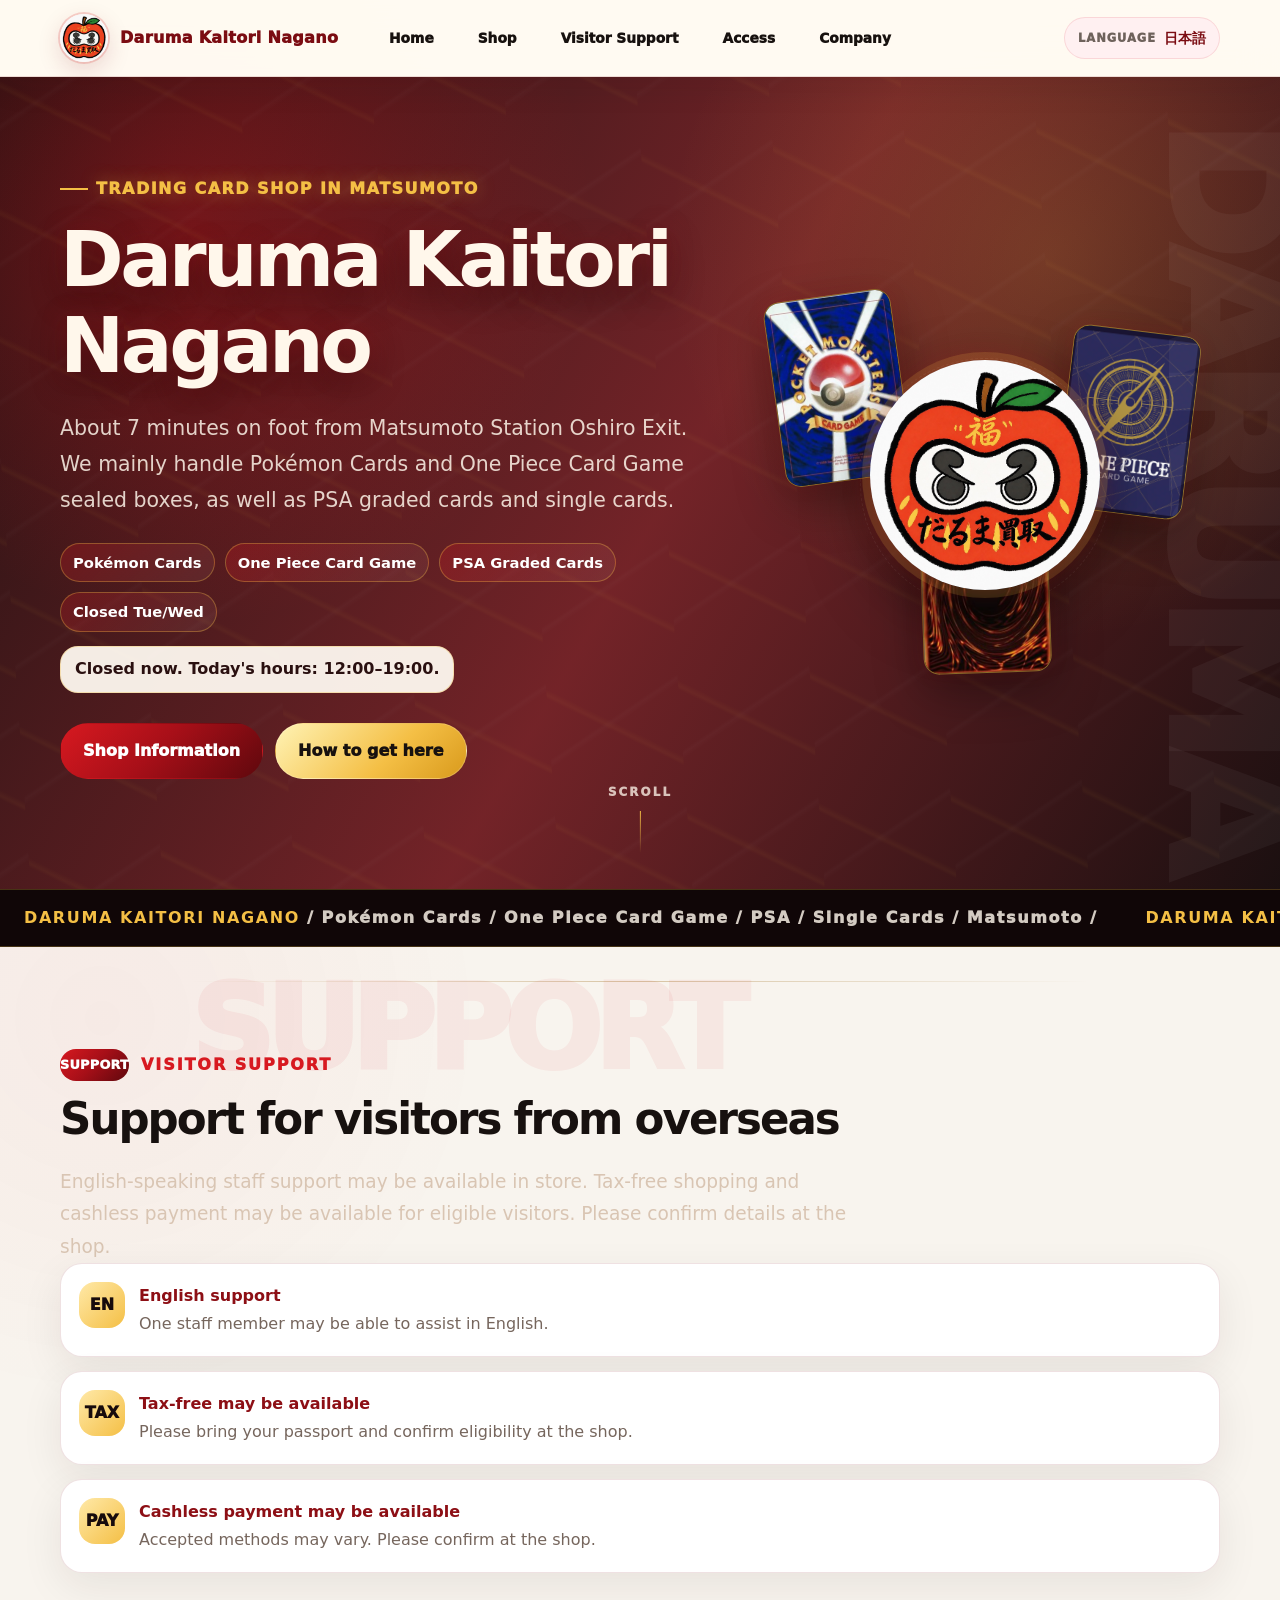
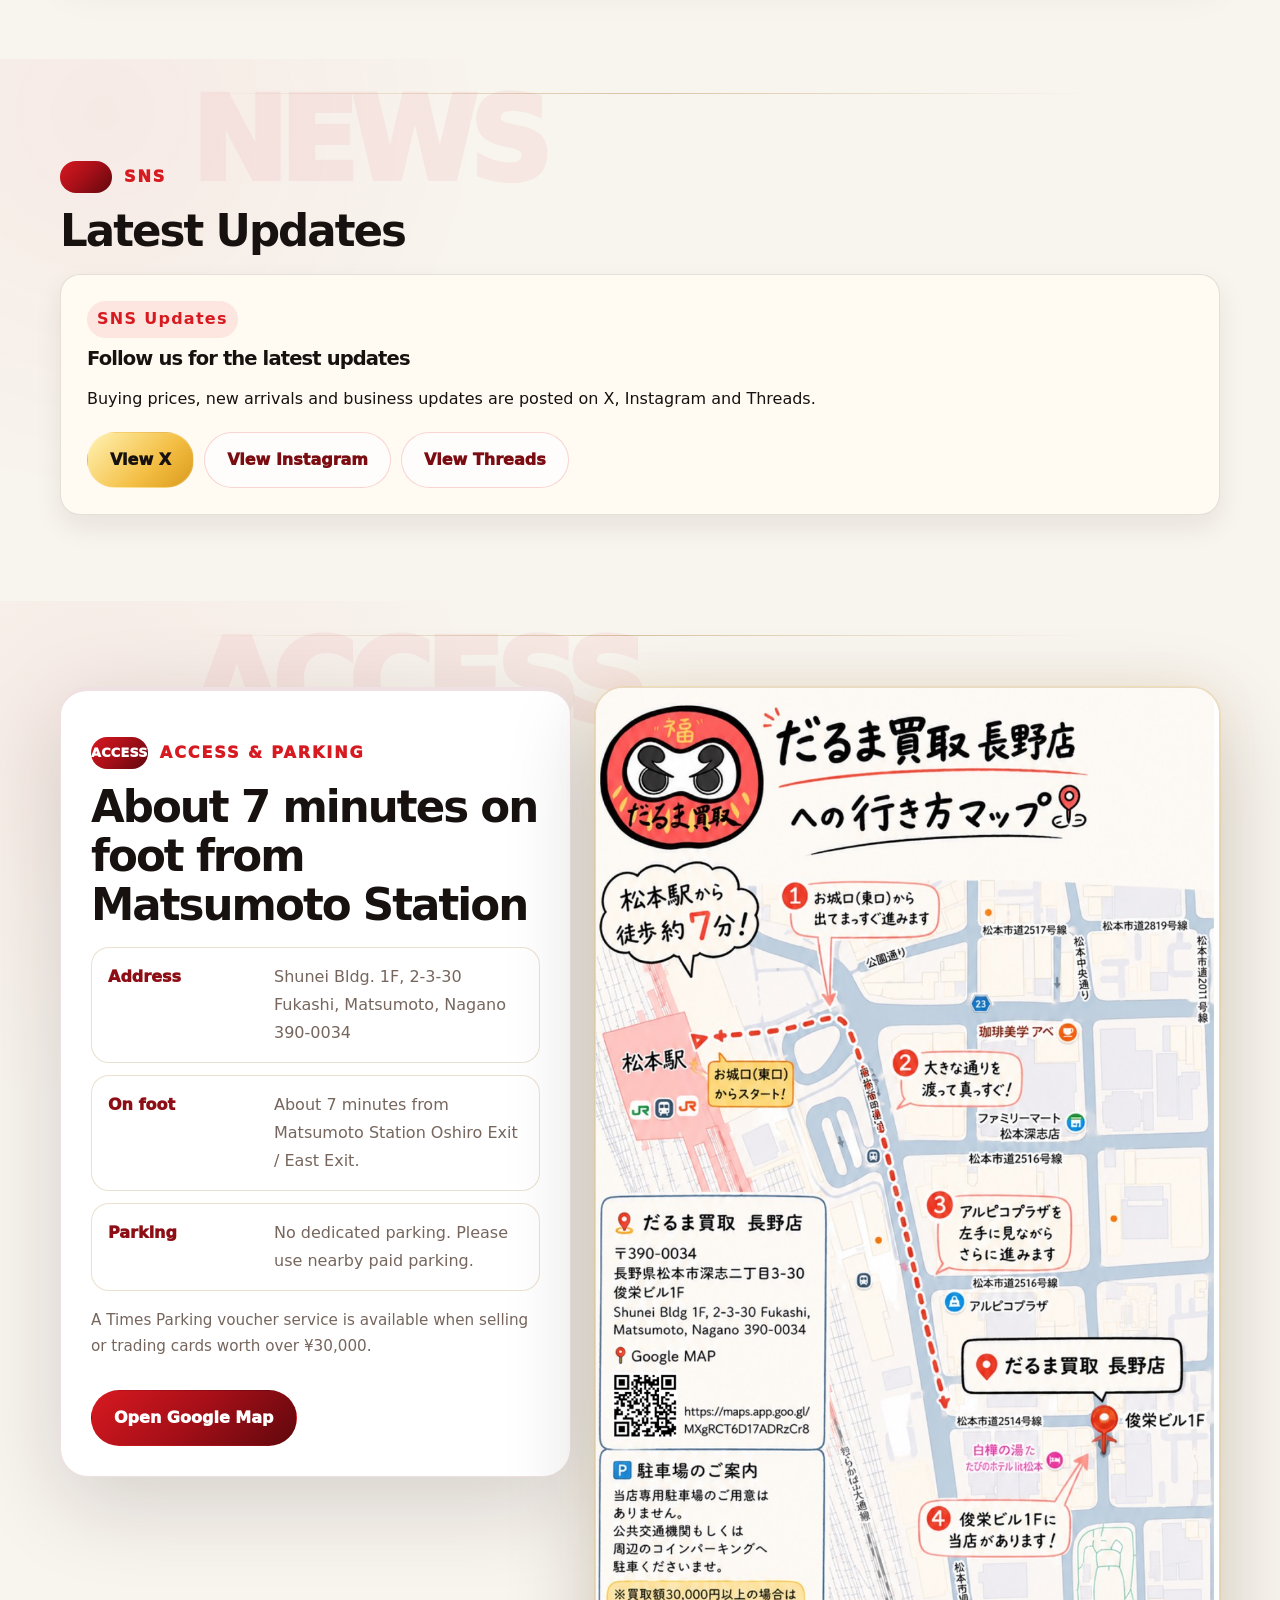
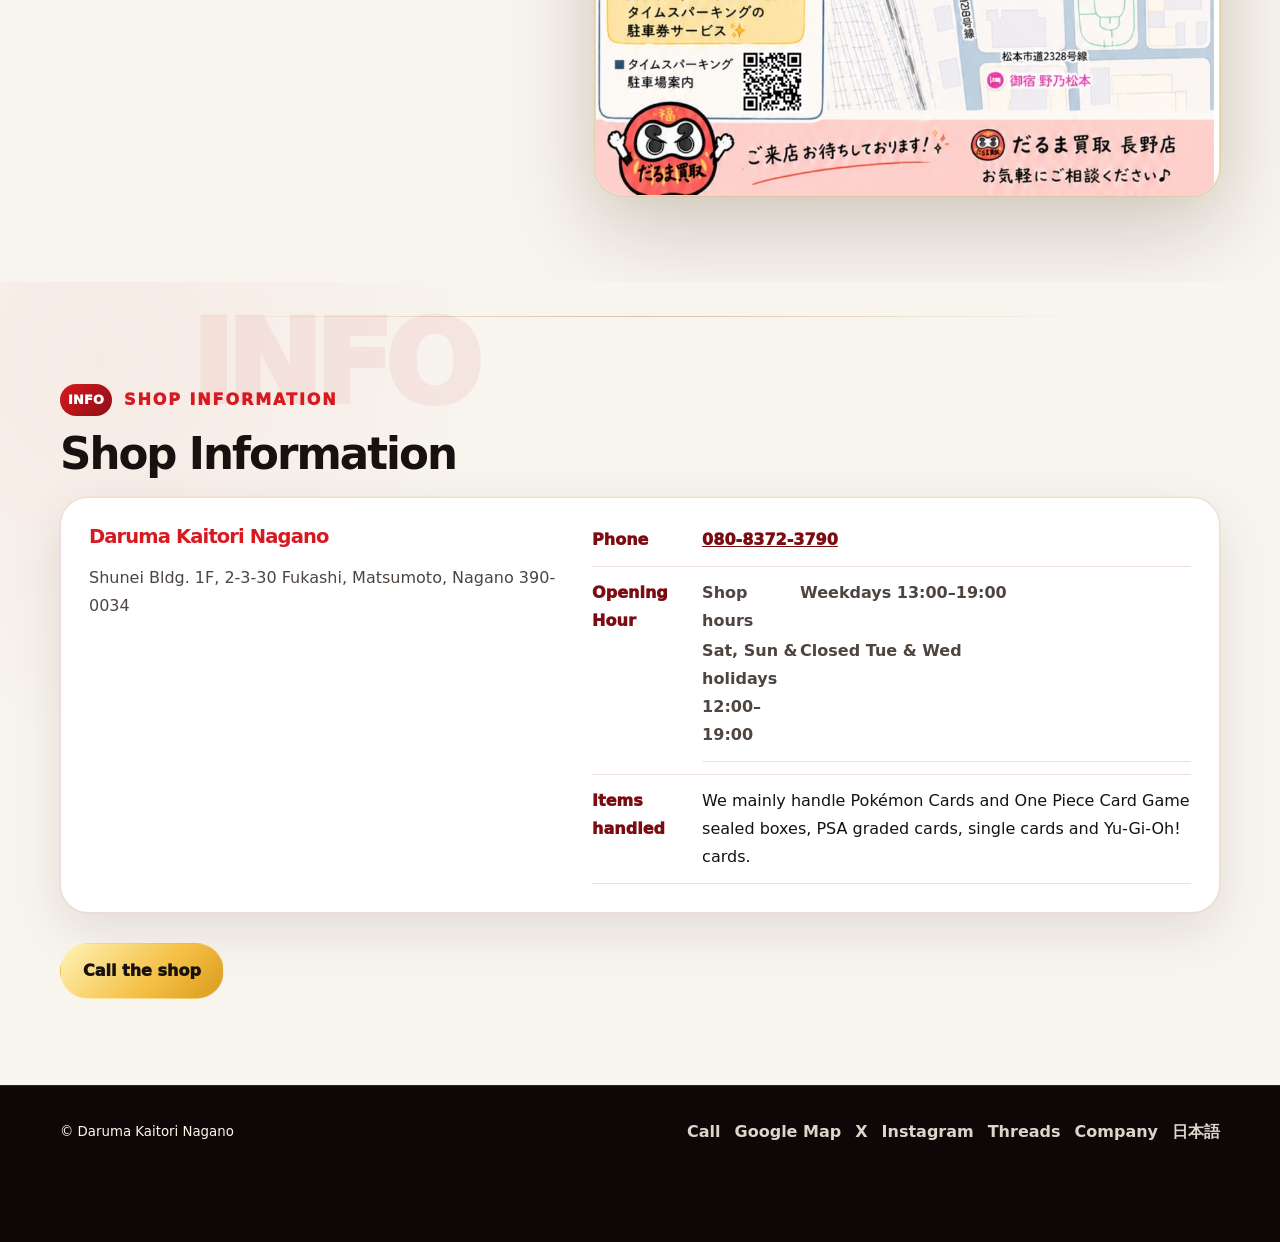
==== en/index.html @ ba9a9404 "Add files via upload" ====
<!DOCTYPE html>
<html lang="en">
<head>
  <meta charset="UTF-8">
  <title>Trading Card Shop in Matsumoto | Daruma Kaitori Nagano</title>
  <meta name="description" content="Daruma Kaitori Nagano is a trading card shop about 7 minutes on foot from Matsumoto Station. We buy and sell Pokémon Cards, One Piece Card Game, PSA graded cards and single cards.">
  <meta name="viewport" content="width=device-width, initial-scale=1.0">
  <meta name="daruma-base-path" content="/daruma-nagano">
  <link rel="canonical" href="https://daruma-nagano.github.io/daruma-nagano/en/">
  <link rel="alternate" hreflang="en" href="https://daruma-nagano.github.io/daruma-nagano/en/">
  <link rel="alternate" hreflang="ja" href="https://daruma-nagano.github.io/daruma-nagano/ja/">
  <link rel="alternate" hreflang="x-default" href="https://daruma-nagano.github.io/daruma-nagano/">
  <meta property="og:title" content="Trading Card Shop in Matsumoto | Daruma Kaitori Nagano">
  <meta property="og:description" content="Trading card buying and selling shop near Matsumoto Station. Pokémon Cards, One Piece Card Game, PSA graded cards and single cards.">
  <meta property="og:image" content="https://daruma-nagano.github.io/daruma-nagano/assets/img/shop-banner.png">
  <meta property="og:type" content="website">
  <meta name="twitter:card" content="summary_large_image">
  <link rel="stylesheet" href="../assets/css/style.css">
  <script type="application/ld+json">{"@context":"https://schema.org","@type":"Store","name":"Daruma Kaitori Nagano","image":"https://daruma-nagano.github.io/daruma-nagano/assets/img/shop-banner.png","url":"https://daruma-nagano.github.io/daruma-nagano/en/","telephone":"+81-80-8372-3790","address":{"@type":"PostalAddress","postalCode":"390-0034","addressCountry":"JP","addressRegion":"Nagano","addressLocality":"Matsumoto","streetAddress":"Shunei Bldg. 1F, 2-3-30 Fukashi"},"geo":{"@type":"GeoCoordinates","address":"Shunei Bldg. 1F, 2-3-30 Fukashi, Matsumoto, Nagano"},"openingHoursSpecification":[{"@type":"OpeningHoursSpecification","dayOfWeek":["Monday","Thursday","Friday"],"opens":"13:00","closes":"19:00"},{"@type":"OpeningHoursSpecification","dayOfWeek":["Saturday","Sunday"],"opens":"12:00","closes":"19:00"}],"sameAs":["https://x.com/kaitorinagano","https://www.instagram.com/darumakaitori.nagano","https://www.threads.com/@darumakaitori.nagano"],"legalName":"Nexus Trading Co., Ltd.","taxID":"T6100003008033","identifier":"No. 481322500084"}</script>
  <script type="application/ld+json">{"@context":"https://schema.org","@type":"BreadcrumbList","itemListElement":[{"@type":"ListItem","position":1,"name":"Home","item":"https://daruma-nagano.github.io/daruma-nagano/en/"}]}</script>
</head>
<body class="flow-page motion-page">
  <div class="scroll-progress" data-scroll-progress></div>
  <a class="skip-link" href="#main">Skip to main content</a>
  <header class="site-header fixed-brand-header">
    <div class="container header-shell">
      <div class="header-left">
        <a class="brand" href="/daruma-nagano/en/"><img src="../assets/img/daruma-logo.jpg" alt="Daruma Kaitori Nagano logo"><span>Daruma Kaitori Nagano</span></a>
      </div>
      <input class="menu-toggle" type="checkbox" id="menu-toggle-en" aria-label="Menu">
      <label class="menu-button" for="menu-toggle-en"><span></span><span></span><span></span></label>
      <nav class="header-center" aria-label="Primary navigation">
        <a href="/daruma-nagano/en/">Home</a>
        <a href="/daruma-nagano/en/shop/">Shop</a>
        <a href="/daruma-nagano/en/#support">Visitor Support</a>
        <a href="/daruma-nagano/en/#access">Access</a>
        <a href="/daruma-nagano/en/company/">Company</a>
      </nav>
      <nav class="header-right" aria-label="Utility navigation"><div class="language-switch" aria-label="LANGUAGE"><span>LANGUAGE</span><a href="/daruma-nagano/ja/" onclick="setLanguage('ja')">日本語</a></div></nav>
    </div>
  </header>
  <main id="main">
    <section class="hero flow-hero motion-hero" id="top" data-motion-section data-tilt-zone>
      <div class="container hero-grid" data-motion-reveal>
        <div>
          <p class="eyebrow">Trading Card Shop in Matsumoto</p>
          <h1>Daruma Kaitori Nagano</h1>
          <p class="lead">About 7 minutes on foot from Matsumoto Station Oshiro Exit. We mainly handle Pokémon Cards and One Piece Card Game sealed boxes, as well as PSA graded cards and single cards.</p>
          <div class="hero-badges"><span class="badge">Pokémon Cards</span><span class="badge">One Piece Card Game</span><span class="badge">PSA Graded Cards</span><span class="badge">Closed Tue/Wed</span></div>
          <div class="opening-status" data-opening-status aria-live="polite"></div>
          <div class="cta-row"><a class="btn primary" href="/daruma-nagano/en/shop/">Shop Information</a><a class="btn secondary" href="#access">How to get here</a></div>
        </div>
        <div class="hero-visual" aria-hidden="true">
          <div class="orbit" data-parallax="0.02"></div>
          <div class="float-card image-card pokemon-card"><img src="../assets/img/card-pokemon.png" alt=""><strong>Pokémon</strong><span>BOX / Single</span></div>
          <div class="float-card image-card onepiece-card"><img src="../assets/img/card-onepiece.png" alt=""><strong>One Piece</strong><span>BOX / Single</span></div>
          <div class="float-card image-card yugioh-card"><img src="../assets/img/card-yugioh.png" alt=""><strong>Yu-Gi-Oh!</strong><span>Trading Card</span></div>
          <img class="daruma-emblem" data-parallax="0.04" src="../assets/img/daruma-logo.jpg" alt="">
        </div>
      </div>
      <div class="motion-side-word" data-parallax="0.05">DARUMA</div><div class="motion-scroll-cue">SCROLL</div>
    </section>
    <div class="motion-marquee" aria-hidden="true"><div class="motion-marquee-track"><span><b>DARUMA KAITORI NAGANO</b> / Pokémon Cards / One Piece Card Game / PSA / Single Cards / Matsumoto /</span><span><b>DARUMA KAITORI NAGANO</b> / Pokémon Cards / One Piece Card Game / PSA / Single Cards / Matsumoto /</span></div></div>
    <section class="section motion-section" id="support" data-motion-section data-ghost="SUPPORT">
      <div class="container" data-motion-reveal>
        <p class="motion-label" data-motion-no="SUPPORT">Visitor Support</p>
        <h2>Support for visitors from overseas</h2>
        <p class="lead">English-speaking staff support may be available in store. Tax-free shopping and cashless payment may be available for eligible visitors. Please confirm details at the shop.</p>
        <div class="hours-side"><div class="mini-guide"><div class="mini-icon">EN</div><div><strong>English support</strong><span>One staff member may be able to assist in English.</span></div></div><div class="mini-guide"><div class="mini-icon">TAX</div><div><strong>Tax-free may be available</strong><span>Please bring your passport and confirm eligibility at the shop.</span></div></div><div class="mini-guide"><div class="mini-icon">PAY</div><div><strong>Cashless payment may be available</strong><span>Accepted methods may vary. Please confirm at the shop.</span></div></div></div>
      </div>
    </section>
    <section class="section motion-section" id="news" data-motion-section data-ghost="NEWS">
      <div class="container">
        <p class="motion-label">SNS</p>
        <h2>Latest Updates</h2>
        <div data-x-feed></div>
      </div>
    </section>
    <section class="section soft motion-section" id="access" data-motion-section data-ghost="ACCESS">
      <div class="container access-layout" data-motion-reveal>
        <div class="panel"><p class="motion-label" data-motion-no="ACCESS">Access & Parking</p><h2>About 7 minutes on foot from Matsumoto Station</h2><dl class="info-list"><div><dt>Address</dt><dd>Shunei Bldg. 1F, 2-3-30 Fukashi, Matsumoto, Nagano 390-0034</dd></div><div><dt>On foot</dt><dd>About 7 minutes from Matsumoto Station Oshiro Exit / East Exit.</dd></div><div><dt>Parking</dt><dd>No dedicated parking. Please use nearby paid parking.</dd></div></dl><p class="note">A Times Parking voucher service is available when selling or trading cards worth over ¥30,000.</p><div class="cta-row"><a class="btn primary" href="https://maps.app.goo.gl/VJ9paWerdHDKHwG36" target="_blank" rel="noopener">Open Google Map</a></div></div>
        <img class="map-img" src="../assets/img/access-map.jpg" alt="Walking route from Matsumoto Station to Daruma Kaitori Nagano">
      </div>
    </section>
    <section class="section soft motion-section info-light-section" id="info" data-motion-section data-ghost="INFO">
      <div class="container" data-motion-reveal>
        <p class="motion-label" data-motion-no="INFO">Shop Information</p><h2>Shop Information</h2>
        <div class="shop-info-summary"><div><h3>Daruma Kaitori Nagano</h3><p>Shunei Bldg. 1F, 2-3-30 Fukashi, Matsumoto, Nagano 390-0034</p></div><dl><div><dt>Phone</dt><dd><a href="tel:08083723790">080-8372-3790</a></dd></div><div class="opening-hour-row">
              <dt>Opening Hour</dt>
              <dd>
                <div class="en-hours-list">
                  <p><strong>Shop hours</strong></p>
                  <p>Weekdays 13:00–19:00</p>
                  <p>Sat, Sun &amp; holidays 12:00–19:00</p>
                  <p>Closed Tue &amp; Wed</p>
                </div>
              </dd>
            </div><div><dt>Items handled</dt><dd>We mainly handle Pokémon Cards and One Piece Card Game sealed boxes, PSA graded cards, single cards and Yu-Gi-Oh! cards.</dd></div></dl></div>
        <div class="cta-row"><a class="btn secondary" href="tel:08083723790">Call the shop</a></div>
      </div>
    </section>
  </main>
  <nav class="mobile-cta" aria-label="Mobile fixed navigation"><a href="tel:08083723790">Call</a><a href="https://maps.app.goo.gl/VJ9paWerdHDKHwG36" target="_blank" rel="noopener">Map</a><a class="x-mobile" href="https://x.com/kaitorinagano" target="_blank" rel="noopener">X</a></nav>
  <footer class="site-footer"><div class="container footer-grid footer-actions"><small>&copy; Daruma Kaitori Nagano</small><nav aria-label="Footer links"><a href="tel:08083723790">Call</a><a href="https://maps.app.goo.gl/VJ9paWerdHDKHwG36" target="_blank" rel="noopener">Google Map</a><a href="https://x.com/kaitorinagano" target="_blank" rel="noopener">X</a><a href="https://www.instagram.com/darumakaitori.nagano" target="_blank" rel="noopener">Instagram</a><a href="https://www.threads.com/@darumakaitori.nagano" target="_blank" rel="noopener">Threads</a><a href="/daruma-nagano/en/company/">Company</a><a href="/daruma-nagano/ja/" onclick="setLanguage('ja')">日本語</a></nav></div></footer>
  <button class="page-top-motion" type="button" data-page-top aria-label="Page top">↑</button>
  <script src="../assets/js/opening-status.js"></script>
  <script src="../assets/js/analytics-events.js"></script>
  <script src="../assets/js/x-feed.js"></script>
  <script src="../assets/js/homage-motion.js"></script>
  <script src="../assets/js/lang.js"></script>
</body>
</html>
---- assets/css/style.css ----
/* ============================================================
   Daruma Kaitori Nagano Premium Static SEO Site
   ============================================================ */

:root {
  --bg: #0f0b09;
  --bg-2: #1c1110;
  --paper: #fff7eb;
  --paper-2: #ffedd6;
  --surface: rgba(255, 247, 235, 0.94);
  --text: #211814;
  --text-invert: #fff7eb;
  --muted: #76665d;
  --muted-invert: #d9c5b3;
  --brand: #d71920;
  --brand-2: #8b1116;
  --gold: #f4bf45;
  --gold-2: #9b6b19;
  --black: #100b0a;
  --border: rgba(244, 191, 69, 0.28);
  --border-light: rgba(255, 255, 255, 0.16);
  --shadow: 0 24px 80px rgba(0, 0, 0, 0.24);
  --radius: 28px;
}

* {
  box-sizing: border-box;
}

html {
  scroll-behavior: smooth;
}

body {
  margin: 0;
  color: var(--text);
  background:
    radial-gradient(circle at 12% 6%, rgba(215, 25, 32, 0.28), transparent 24rem),
    radial-gradient(circle at 86% 10%, rgba(244, 191, 69, 0.18), transparent 22rem),
    linear-gradient(180deg, #150d0c 0%, #22110f 34%, #fff7eb 34%, #fff7eb 100%);
  font-family: system-ui, -apple-system, BlinkMacSystemFont, "Segoe UI", sans-serif;
  line-height: 1.75;
}

img {
  max-width: 100%;
  height: auto;
}

a {
  color: inherit;
}

.container {
  width: min(1160px, calc(100% - 32px));
  margin: 0 auto;
}

.skip-link {
  position: absolute;
  left: 12px;
  top: -60px;
  z-index: 999;
  background: #fff;
  color: #000;
  padding: 10px 14px;
  border-radius: 12px;
}

.skip-link:focus {
  top: 12px;
}

.site-header {
  position: sticky;
  top: 0;
  z-index: 100;
  background: rgba(15, 11, 9, 0.86);
  color: var(--text-invert);
  border-bottom: 1px solid var(--border-light);
  backdrop-filter: blur(18px);
}

.header-inner {
  min-height: 74px;
  display: flex;
  align-items: center;
  justify-content: space-between;
  gap: 16px;
}

.brand {
  display: inline-flex;
  align-items: center;
  gap: 12px;
  text-decoration: none;
  font-weight: 950;
  letter-spacing: 0.02em;
}

.brand img {
  width: 48px;
  height: 48px;
  object-fit: contain;
  border-radius: 999px;
  box-shadow: 0 0 0 2px rgba(244, 191, 69, 0.34), 0 10px 30px rgba(0, 0, 0, 0.38);
}

.nav {
  display: flex;
  align-items: center;
  gap: 12px;
  font-size: 0.92rem;
  font-weight: 850;
}

.nav a {
  text-decoration: none;
  color: var(--muted-invert);
}

.nav a:hover {
  color: var(--gold);
}

.nav .pill-link {
  color: var(--black);
  background: linear-gradient(135deg, var(--gold), #ffe7a8);
  padding: 8px 13px;
  border-radius: 999px;
}

.hero {
  position: relative;
  overflow: hidden;
  min-height: 680px;
  display: flex;
  align-items: center;
  color: var(--text-invert);
  isolation: isolate;
}

.hero.compact {
  min-height: 430px;
}

.hero::before {
  content: "";
  position: absolute;
  inset: 0;
  z-index: -3;
  background:
    linear-gradient(120deg, rgba(15, 11, 9, 0.96), rgba(41, 17, 15, 0.88)),
    radial-gradient(circle at 20% 20%, rgba(215, 25, 32, 0.35), transparent 28rem),
    radial-gradient(circle at 82% 34%, rgba(244, 191, 69, 0.24), transparent 24rem);
}

.hero::after {
  content: "";
  position: absolute;
  inset: 0;
  z-index: -2;
  opacity: 0.24;
  background-image:
    linear-gradient(30deg, transparent 0 46%, rgba(244, 191, 69, 0.22) 48%, transparent 51%),
    linear-gradient(150deg, transparent 0 46%, rgba(255, 255, 255, 0.10) 48%, transparent 51%);
  background-size: 120px 120px;
  transform: rotate(-4deg) scale(1.2);
}

.hero-grid {
  position: relative;
  display: grid;
  grid-template-columns: minmax(0, 1.16fr) minmax(320px, 0.84fr);
  gap: 42px;
  align-items: center;
  padding: 84px 0 96px;
}

.hero.compact .hero-grid,
.hero.compact .container {
  padding: 72px 0;
}

.hero-visual {
  position: relative;
  min-height: 430px;
}

.orbit {
  position: absolute;
  inset: 0;
  border-radius: 50%;
  background:
    radial-gradient(circle, rgba(244, 191, 69, 0.20), transparent 58%),
    conic-gradient(from 120deg, transparent, rgba(244, 191, 69, 0.38), transparent, rgba(215, 25, 32, 0.22), transparent);
  filter: blur(0.2px);
  animation: spin 22s linear infinite;
}

.daruma-emblem {
  position: absolute;
  left: 50%;
  top: 48%;
  width: min(260px, 72vw);
  transform: translate(-50%, -50%);
  border-radius: 999px;
  box-shadow:
    0 0 0 8px rgba(244, 191, 69, 0.18),
    0 30px 80px rgba(0, 0, 0, 0.54);
}

.float-card {
  position: absolute;
  width: 150px;
  min-height: 210px;
  padding: 18px;
  border-radius: 22px;
  border: 1px solid rgba(244, 191, 69, 0.42);
  background:
    linear-gradient(135deg, rgba(255, 255, 255, 0.18), transparent),
    linear-gradient(160deg, rgba(215, 25, 32, 0.92), rgba(22, 13, 11, 0.92));
  box-shadow: 0 24px 60px rgba(0, 0, 0, 0.36);
  transform-style: preserve-3d;
  animation: float 5.5s ease-in-out infinite;
}

.float-card strong {
  display: block;
  color: #fff;
  font-size: 1.15rem;
  line-height: 1.2;
}

.float-card span {
  display: block;
  margin-top: 12px;
  color: var(--gold);
  font-weight: 900;
}

.float-card:nth-child(2) {
  left: 0;
  top: 38px;
  transform: rotate(-12deg);
}

.float-card:nth-child(3) {
  right: 0;
  top: 92px;
  transform: rotate(10deg);
  animation-delay: -1.4s;
}

.float-card:nth-child(4) {
  left: 52%;
  bottom: 10px;
  transform: translateX(-50%) rotate(4deg);
  animation-delay: -2.5s;
}

.eyebrow {
  display: inline-flex;
  align-items: center;
  gap: 8px;
  color: var(--gold);
  font-weight: 950;
  letter-spacing: 0.09em;
  text-transform: uppercase;
  margin: 0 0 14px;
}

.eyebrow::before {
  content: "";
  width: 28px;
  height: 2px;
  background: var(--gold);
}

h1,
h2,
h3 {
  line-height: 1.12;
  letter-spacing: -0.045em;
}

h1 {
  margin: 0;
  font-size: clamp(2.6rem, 6vw, 5.7rem);
}

h2 {
  margin: 0 0 18px;
  font-size: clamp(1.7rem, 3.4vw, 3rem);
}

h3 {
  margin: 0 0 10px;
  font-size: 1.22rem;
}

.lead {
  max-width: 780px;
  margin: 22px 0 0;
  color: var(--muted-invert);
  font-size: 1.16rem;
}

.hero .lead {
  font-size: clamp(1.08rem, 2vw, 1.28rem);
}

.hero-badges {
  display: flex;
  flex-wrap: wrap;
  gap: 10px;
  margin-top: 24px;
}

.badge {
  display: inline-flex;
  align-items: center;
  min-height: 34px;
  padding: 6px 12px;
  border-radius: 999px;
  color: #fff;
  background: rgba(255, 255, 255, 0.11);
  border: 1px solid rgba(244, 191, 69, 0.24);
  font-weight: 800;
  font-size: 0.92rem;
}

.cta-row {
  display: flex;
  flex-wrap: wrap;
  gap: 12px;
  margin-top: 30px;
}

.cta-row.center {
  justify-content: center;
}

.btn {
  min-height: 52px;
  display: inline-flex;
  align-items: center;
  justify-content: center;
  gap: 8px;
  padding: 13px 22px;
  border-radius: 999px;
  text-decoration: none;
  font-weight: 950;
  border: 1px solid transparent;
  transition: transform 0.18s ease, box-shadow 0.18s ease, background 0.18s ease;
}

.btn:hover {
  transform: translateY(-2px);
}

.btn.primary {
  color: #160d0c;
  background: linear-gradient(135deg, var(--gold), #fff0a5);
  box-shadow: 0 14px 42px rgba(244, 191, 69, 0.24);
}

.btn.secondary {
  color: #fff;
  background: linear-gradient(135deg, var(--brand), var(--brand-2));
  border-color: rgba(255, 255, 255, 0.18);
  box-shadow: 0 14px 38px rgba(215, 25, 32, 0.22);
}

.btn.ghost {
  color: #fff;
  background: rgba(255, 255, 255, 0.10);
  border-color: rgba(255, 255, 255, 0.22);
}

.section {
  padding: 86px 0;
  background: var(--paper);
}

.section.dark {
  color: var(--text-invert);
  background:
    radial-gradient(circle at 90% 10%, rgba(215, 25, 32, 0.25), transparent 24rem),
    linear-gradient(135deg, #120b0a, #251210);
}

.section.soft {
  background:
    radial-gradient(circle at 12% 16%, rgba(244, 191, 69, 0.18), transparent 22rem),
    var(--paper-2);
}

.section-head {
  max-width: 820px;
  text-align: center;
  margin-bottom: 32px;
}

.section-head p {
  color: var(--muted);
}

.dark .section-head p,
.dark .lead {
  color: var(--muted-invert);
}

.cards {
  display: grid;
  grid-template-columns: repeat(3, 1fr);
  gap: 18px;
}

.tcg-card {
  position: relative;
  overflow: hidden;
  min-height: 250px;
  padding: 24px;
  border-radius: var(--radius);
  color: #fff;
  border: 1px solid rgba(244, 191, 69, 0.35);
  background:
    linear-gradient(135deg, rgba(255, 255, 255, 0.14), transparent 24%),
    linear-gradient(160deg, #2a1512, #070504);
  box-shadow: var(--shadow);
  isolation: isolate;
  transition: transform 0.22s ease, box-shadow 0.22s ease;
}

.tcg-card:hover {
  transform: translateY(-6px) rotate(-0.6deg);
  box-shadow: 0 28px 90px rgba(0, 0, 0, 0.30);
}

.tcg-card::before {
  content: "";
  position: absolute;
  inset: -40%;
  z-index: -1;
  background:
    conic-gradient(from 0deg, transparent, rgba(244, 191, 69, 0.25), transparent, rgba(215, 25, 32, 0.25), transparent);
  animation: spin 12s linear infinite;
}

.tcg-card::after {
  content: "";
  position: absolute;
  inset: 10px;
  border-radius: 22px;
  border: 1px solid rgba(255, 255, 255, 0.16);
  pointer-events: none;
}

.tcg-card .card-kicker {
  color: var(--gold);
  font-weight: 950;
  font-size: 0.85rem;
  letter-spacing: 0.12em;
  text-transform: uppercase;
}

.tcg-card h3 {
  margin-top: 28px;
  font-size: 1.65rem;
}

.tcg-card p {
  color: rgba(255, 247, 235, 0.82);
}

.panel {
  background: var(--surface);
  border: 1px solid rgba(155, 107, 25, 0.22);
  border-radius: var(--radius);
  padding: 30px;
  box-shadow: var(--shadow);
}

.split {
  display: grid;
  grid-template-columns: minmax(0, 1fr) minmax(320px, 0.9fr);
  gap: 36px;
  align-items: center;
}

.rounded-img,
.map-img {
  width: 100%;
  border-radius: var(--radius);
  border: 1px solid rgba(155, 107, 25, 0.24);
  background: #fff;
  box-shadow: var(--shadow);
}

.check-list {
  padding-left: 0;
  list-style: none;
  margin: 18px 0 0;
}

.check-list li {
  position: relative;
  padding-left: 32px;
  margin: 10px 0;
}

.check-list li::before {
  content: "✓";
  position: absolute;
  left: 0;
  top: -1px;
  width: 22px;
  height: 22px;
  display: inline-flex;
  align-items: center;
  justify-content: center;
  color: #150d0c;
  background: var(--gold);
  border-radius: 999px;
  font-weight: 950;
  font-size: 0.82rem;
}

.info-list {
  display: grid;
  gap: 12px;
  margin: 0;
}

.info-list div {
  display: grid;
  grid-template-columns: 150px 1fr;
  gap: 16px;
  padding: 15px 16px;
  background: #fff;
  border: 1px solid rgba(155, 107, 25, 0.20);
  border-radius: 18px;
}

.info-list dt {
  font-weight: 950;
}

.info-list dd {
  margin: 0;
  color: var(--muted);
}

.note {
  color: var(--muted);
  font-size: 0.95rem;
}

.timeline {
  position: relative;
  display: grid;
  gap: 16px;
  margin-top: 26px;
}

.timeline-item {
  display: grid;
  grid-template-columns: 58px 1fr;
  gap: 16px;
  align-items: start;
}

.timeline-num {
  width: 48px;
  height: 48px;
  border-radius: 18px;
  display: inline-flex;
  align-items: center;
  justify-content: center;
  color: #130b0a;
  background: linear-gradient(135deg, var(--gold), #ffedaf);
  font-weight: 950;
  box-shadow: 0 12px 32px rgba(244, 191, 69, 0.26);
}

.timeline-body {
  padding: 18px 20px;
  background: #fff;
  border: 1px solid rgba(155, 107, 25, 0.20);
  border-radius: 22px;
  box-shadow: 0 10px 28px rgba(33, 24, 20, 0.06);
}

.timeline-body strong {
  display: block;
  margin-bottom: 4px;
}

.timeline-body span {
  color: var(--muted);
}

.faq {
  display: grid;
  gap: 12px;
}

.faq details {
  background: #fff;
  border: 1px solid rgba(155, 107, 25, 0.20);
  border-radius: 18px;
  padding: 18px;
}

.faq summary {
  cursor: pointer;
  font-weight: 950;
}

.faq p {
  color: var(--muted);
  margin-bottom: 0;
}

.breadcrumb {
  margin: 18px 0 0;
  font-size: 0.9rem;
  color: var(--muted-invert);
}

.breadcrumb a {
  color: var(--gold);
}

.site-footer {
  color: var(--text-invert);
  background: #0d0807;
  border-top: 1px solid rgba(255, 255, 255, 0.12);
  padding: 32px 0 96px;
}

.footer-grid {
  display: flex;
  justify-content: space-between;
  gap: 16px;
}

.footer-grid a {
  color: var(--gold);
  text-decoration: none;
  font-weight: 850;
}

.mobile-cta {
  position: fixed;
  left: 10px;
  right: 10px;
  bottom: 10px;
  z-index: 150;
  display: none;
  grid-template-columns: repeat(3, 1fr);
  gap: 8px;
  padding: 8px;
  border-radius: 22px;
  background: rgba(15, 11, 9, 0.90);
  border: 1px solid rgba(244, 191, 69, 0.30);
  backdrop-filter: blur(16px);
  box-shadow: 0 22px 70px rgba(0, 0, 0, 0.42);
}

.mobile-cta a {
  min-height: 46px;
  display: inline-flex;
  align-items: center;
  justify-content: center;
  color: #150d0c;
  text-decoration: none;
  font-size: 0.84rem;
  font-weight: 950;
  border-radius: 16px;
  background: linear-gradient(135deg, var(--gold), #fff0a5);
}

.language-select {
  min-height: 100vh;
  display: grid;
  place-content: center;
  text-align: center;
  padding: 32px;
  color: var(--text-invert);
}

.language-select p {
  color: var(--muted-invert);
}

.language-logo {
  width: 140px;
  margin: 0 auto 18px;
  border-radius: 999px;
  box-shadow: 0 24px 70px rgba(0, 0, 0, 0.36);
}

.reveal {
  opacity: 0;
  transform: translateY(16px);
  transition: opacity 0.7s ease, transform 0.7s ease;
}

.reveal.is-visible {
  opacity: 1;
  transform: translateY(0);
}

@keyframes spin {
  to {
    transform: rotate(360deg);
  }
}

@keyframes float {
  0%, 100% {
    translate: 0 0;
  }
  50% {
    translate: 0 -14px;
  }
}

@media (prefers-reduced-motion: reduce) {
  *,
  *::before,
  *::after {
    animation: none !important;
    transition: none !important;
    scroll-behavior: auto !important;
  }
}

@media (max-width: 900px) {
  body {
    background:
      radial-gradient(circle at 18% 5%, rgba(215, 25, 32, 0.28), transparent 18rem),
      linear-gradient(180deg, #150d0c 0%, #22110f 26%, #fff7eb 26%, #fff7eb 100%);
  }

  .header-inner {
    min-height: auto;
    align-items: flex-start;
    flex-direction: column;
    padding: 12px 0;
  }

  .nav {
    flex-wrap: wrap;
  }

  .hero {
    min-height: auto;
  }

  .hero-grid,
  .cards,
  .split {
    grid-template-columns: 1fr;
  }

  .hero-grid {
    padding: 52px 0 64px;
  }

  .hero-visual {
    min-height: 360px;
  }

  .float-card {
    width: 126px;
    min-height: 180px;
  }

  .section {
    padding: 62px 0;
  }

  .info-list div {
    grid-template-columns: 1fr;
    gap: 4px;
  }

  .mobile-cta {
    display: grid;
  }

  .site-footer {
    padding-bottom: 104px;
  }
}

@media (max-width: 560px) {
  .brand span {
    font-size: 0.92rem;
  }

  .nav {
    font-size: 0.84rem;
  }

  .hero-visual {
    display: none;
  }

  .btn {
    width: 100%;
  }

  .cta-row {
    gap: 10px;
  }
}


/* ============================================================
   ULTRA VISUAL MODE
   SEO-safe, static, no external assets
   ============================================================ */

:root {
  --neon-red: #ff1d2d;
  --neon-pink: #ff3bd4;
  --neon-blue: #38d5ff;
  --neon-purple: #8f4dff;
  --rare-green: #39ff88;
}

/* Stronger cinematic background */
body {
  background:
    radial-gradient(circle at 12% 8%, rgba(255, 29, 45, 0.52), transparent 22rem),
    radial-gradient(circle at 88% 8%, rgba(56, 213, 255, 0.32), transparent 24rem),
    radial-gradient(circle at 50% 20%, rgba(255, 59, 212, 0.18), transparent 30rem),
    linear-gradient(180deg, #070405 0%, #1b0709 26%, #fff4e4 26%, #fff4e4 100%);
}

/* Header becomes more cyber-premium */
.site-header {
  background:
    linear-gradient(90deg, rgba(7, 4, 5, 0.94), rgba(40, 6, 11, 0.92), rgba(7, 4, 5, 0.94));
  border-bottom: 1px solid rgba(255, 59, 212, 0.26);
  box-shadow: 0 10px 40px rgba(255, 29, 45, 0.16);
}

.brand img {
  box-shadow:
    0 0 0 2px rgba(244, 191, 69, 0.5),
    0 0 28px rgba(255, 29, 45, 0.55),
    0 12px 34px rgba(0, 0, 0, 0.5);
}

.nav .pill-link {
  background:
    linear-gradient(135deg, #fff4a6, #f4bf45 34%, #ff5c00);
  box-shadow:
    0 0 26px rgba(244, 191, 69, 0.45),
    inset 0 0 12px rgba(255, 255, 255, 0.28);
}

/* Hologram hero */
.hero {
  min-height: 760px;
}

.hero::before {
  background:
    radial-gradient(circle at 14% 16%, rgba(255, 29, 45, 0.56), transparent 26rem),
    radial-gradient(circle at 84% 18%, rgba(56, 213, 255, 0.28), transparent 24rem),
    radial-gradient(circle at 50% 88%, rgba(244, 191, 69, 0.20), transparent 32rem),
    linear-gradient(115deg, rgba(7, 4, 5, 0.98), rgba(40, 6, 11, 0.92) 46%, rgba(13, 7, 19, 0.96));
}

.hero::after {
  opacity: 0.34;
  background-image:
    linear-gradient(30deg, transparent 0 45%, rgba(244, 191, 69, 0.25) 48%, transparent 51%),
    linear-gradient(150deg, transparent 0 45%, rgba(56, 213, 255, 0.16) 48%, transparent 51%),
    linear-gradient(90deg, rgba(255,255,255,0.04) 1px, transparent 1px),
    linear-gradient(0deg, rgba(255,255,255,0.04) 1px, transparent 1px);
  background-size: 118px 118px, 118px 118px, 42px 42px, 42px 42px;
  animation: holoGrid 18s linear infinite;
}

/* Hero scanline / shine */
.hero .container::before {
  content: "";
  position: absolute;
  inset: -20% -10%;
  z-index: -1;
  pointer-events: none;
  background:
    linear-gradient(115deg, transparent 0%, transparent 36%, rgba(255, 255, 255, 0.14) 43%, transparent 50%, transparent 100%);
  animation: heroShine 7s ease-in-out infinite;
}

h1 {
  text-shadow:
    0 0 18px rgba(255, 29, 45, 0.34),
    0 0 44px rgba(244, 191, 69, 0.18);
}

.hero h1 {
  background:
    linear-gradient(135deg, #fff7eb 0%, #fff 30%, #ffd66d 54%, #ff4653 78%, #fff7eb 100%);
  -webkit-background-clip: text;
  background-clip: text;
  color: transparent;
}

/* Glowing badges */
.badge {
  background:
    linear-gradient(135deg, rgba(255, 29, 45, 0.22), rgba(56, 213, 255, 0.12));
  border-color: rgba(255, 230, 160, 0.45);
  box-shadow:
    0 0 22px rgba(255, 29, 45, 0.18),
    inset 0 0 14px rgba(255, 255, 255, 0.07);
}

/* Buttons pop more */
.btn.primary {
  background:
    linear-gradient(135deg, #fff8b9 0%, #f4bf45 32%, #ff7b00 70%, #ff2840 100%);
  box-shadow:
    0 0 0 1px rgba(255, 255, 255, 0.22),
    0 18px 56px rgba(244, 191, 69, 0.36),
    0 0 28px rgba(255, 29, 45, 0.24);
}

.btn.secondary {
  background:
    linear-gradient(135deg, #ff1d2d 0%, #a40e19 48%, #4b0610 100%);
  box-shadow:
    0 18px 52px rgba(255, 29, 45, 0.28),
    inset 0 0 18px rgba(255, 255, 255, 0.06);
}

.btn.ghost {
  border-color: rgba(56, 213, 255, 0.34);
  box-shadow:
    0 0 22px rgba(56, 213, 255, 0.12),
    inset 0 0 16px rgba(255, 255, 255, 0.06);
}

/* Ultra orbit / emblem */
.orbit {
  background:
    radial-gradient(circle, rgba(244, 191, 69, 0.28), transparent 48%),
    conic-gradient(from 90deg,
      transparent,
      rgba(255, 29, 45, 0.60),
      rgba(244, 191, 69, 0.58),
      rgba(56, 213, 255, 0.38),
      transparent,
      rgba(255, 59, 212, 0.42),
      transparent);
  filter: drop-shadow(0 0 32px rgba(244, 191, 69, 0.26));
  animation: spin 14s linear infinite;
}

.orbit::before,
.orbit::after {
  content: "";
  position: absolute;
  inset: 12%;
  border-radius: 50%;
  border: 1px dashed rgba(255, 247, 235, 0.24);
}

.orbit::after {
  inset: 26%;
  border-style: solid;
  border-color: rgba(56, 213, 255, 0.24);
  animation: spinReverse 10s linear infinite;
}

.daruma-emblem {
  box-shadow:
    0 0 0 8px rgba(244, 191, 69, 0.18),
    0 0 42px rgba(255, 29, 45, 0.46),
    0 0 78px rgba(244, 191, 69, 0.26),
    0 30px 90px rgba(0, 0, 0, 0.64);
  animation: pulseGlow 4s ease-in-out infinite;
}

/* More premium floating cards */
.float-card {
  border: 1px solid rgba(255, 235, 160, 0.54);
  background:
    linear-gradient(135deg, rgba(255, 255, 255, 0.20), transparent 22%),
    radial-gradient(circle at 28% 20%, rgba(255, 255, 255, 0.20), transparent 24%),
    linear-gradient(155deg, rgba(255, 29, 45, 0.96), rgba(22, 8, 11, 0.96) 56%, rgba(16, 5, 20, 0.98));
  box-shadow:
    0 26px 72px rgba(0, 0, 0, 0.45),
    0 0 34px rgba(255, 29, 45, 0.22),
    inset 0 0 22px rgba(255, 255, 255, 0.06);
}

.float-card::before {
  content: "";
  position: absolute;
  inset: 9px;
  border-radius: 16px;
  border: 1px solid rgba(255, 247, 235, 0.22);
}

.float-card::after {
  content: "";
  position: absolute;
  inset: -30%;
  background: linear-gradient(110deg, transparent 20%, rgba(255,255,255,0.22) 42%, transparent 62%);
  transform: translateX(-80%) rotate(12deg);
  animation: cardSweep 5.5s ease-in-out infinite;
}

/* Section dividers feel more designed */
.section {
  position: relative;
}

.section::before {
  content: "";
  position: absolute;
  top: 0;
  left: 50%;
  width: min(900px, 80%);
  height: 1px;
  transform: translateX(-50%);
  background: linear-gradient(90deg, transparent, rgba(155, 107, 25, 0.35), transparent);
}

/* TCG cards become holo cards */
.tcg-card {
  min-height: 310px;
  border-color: rgba(244, 191, 69, 0.56);
  background:
    linear-gradient(135deg, rgba(255, 255, 255, 0.18), transparent 24%),
    radial-gradient(circle at 20% 14%, rgba(56, 213, 255, 0.20), transparent 24%),
    radial-gradient(circle at 80% 20%, rgba(255, 59, 212, 0.18), transparent 24%),
    linear-gradient(160deg, #2c070d 0%, #130909 48%, #060405 100%);
}

.tcg-card::before {
  opacity: 0.9;
  background:
    conic-gradient(from 0deg,
      transparent,
      rgba(56, 213, 255, 0.34),
      rgba(244, 191, 69, 0.42),
      rgba(255, 59, 212, 0.30),
      rgba(255, 29, 45, 0.36),
      transparent);
  animation: spin 9s linear infinite;
}

.tcg-card:hover {
  transform: translateY(-10px) rotate(-1.2deg) scale(1.015);
}

.tcg-card h3 {
  text-shadow:
    0 0 20px rgba(255, 29, 45, 0.28),
    0 0 26px rgba(244, 191, 69, 0.20);
}

/* Panels get premium glass shine */
.panel {
  background:
    linear-gradient(135deg, rgba(255, 255, 255, 0.96), rgba(255, 244, 226, 0.92));
  box-shadow:
    0 26px 90px rgba(33, 24, 20, 0.16),
    inset 0 0 22px rgba(255, 255, 255, 0.34);
}

.panel::selection,
.tcg-card::selection {
  background: var(--gold);
  color: #000;
}

.timeline-num {
  box-shadow:
    0 0 24px rgba(244, 191, 69, 0.42),
    0 14px 38px rgba(244, 191, 69, 0.26);
}

.timeline-body {
  box-shadow:
    0 14px 42px rgba(33, 24, 20, 0.10),
    inset 0 0 22px rgba(244, 191, 69, 0.05);
}

/* Mobile CTA looks like a control deck */
.mobile-cta {
  background:
    linear-gradient(135deg, rgba(7, 4, 5, 0.94), rgba(38, 9, 13, 0.92));
  border-color: rgba(244, 191, 69, 0.48);
  box-shadow:
    0 22px 74px rgba(0, 0, 0, 0.56),
    0 0 34px rgba(255, 29, 45, 0.24);
}

.mobile-cta a {
  background:
    linear-gradient(135deg, #fff8b9, #f4bf45 42%, #ff7b00);
  box-shadow: inset 0 0 12px rgba(255,255,255,0.28);
}

/* Add premium labels around major cards */
.tcg-card .card-kicker {
  display: inline-flex;
  padding: 6px 10px;
  border-radius: 999px;
  color: #150d0c;
  background: linear-gradient(135deg, #fff8b9, #f4bf45);
}

/* Stronger visual image treatment */
.rounded-img,
.map-img {
  box-shadow:
    0 30px 90px rgba(33, 24, 20, 0.20),
    0 0 0 1px rgba(244, 191, 69, 0.22),
    0 0 40px rgba(244, 191, 69, 0.10);
}

@keyframes spinReverse {
  to {
    transform: rotate(-360deg);
  }
}

@keyframes pulseGlow {
  0%, 100% {
    filter: drop-shadow(0 0 0 rgba(244, 191, 69, 0.0));
    transform: translate(-50%, -50%) scale(1);
  }
  50% {
    filter: drop-shadow(0 0 24px rgba(244, 191, 69, 0.42));
    transform: translate(-50%, -50%) scale(1.025);
  }
}

@keyframes cardSweep {
  0%, 38% {
    transform: translateX(-90%) rotate(12deg);
  }
  58%, 100% {
    transform: translateX(90%) rotate(12deg);
  }
}

@keyframes heroShine {
  0%, 38% {
    transform: translateX(-70%);
    opacity: 0;
  }
  48% {
    opacity: 1;
  }
  68%, 100% {
    transform: translateX(70%);
    opacity: 0;
  }
}

@keyframes holoGrid {
  to {
    background-position: 118px 118px, -118px 118px, 42px 42px, -42px 42px;
  }
}

/* Add ultra hero label */
.hero .eyebrow {
  text-shadow: 0 0 18px rgba(244, 191, 69, 0.38);
}

@media (max-width: 900px) {
  .hero {
    min-height: auto;
  }

  .hero::after {
    animation: none;
  }

  .tcg-card {
    min-height: 240px;
  }
}

@media (max-width: 560px) {
  body {
    background:
      radial-gradient(circle at 18% 5%, rgba(255, 29, 45, 0.36), transparent 18rem),
      linear-gradient(180deg, #100607 0%, #27090d 24%, #fff4e4 24%, #fff4e4 100%);
  }
}


/* ============================================================
   PRO FUNCTIONAL LAYER
   ============================================================ */

.opening-status {
  width: fit-content;
  max-width: 100%;
  margin-top: 22px;
  padding: 12px 16px;
  border-radius: 18px;
  color: #fff7eb;
  background: linear-gradient(135deg, rgba(255,255,255,.10), rgba(255,255,255,.04));
  border: 1px solid rgba(244,191,69,.32);
  box-shadow: 0 0 24px rgba(244,191,69,.14), inset 0 0 16px rgba(255,255,255,.06);
}

.opening-status strong {
  display: block;
  font-size: 1rem;
  line-height: 1.35;
}

.opening-status span {
  display: block;
  margin-top: 2px;
  color: rgba(255,247,235,.72);
  font-size: .82rem;
}

.opening-status.is-open {
  border-color: rgba(57,255,136,.44);
  box-shadow: 0 0 26px rgba(57,255,136,.20), inset 0 0 16px rgba(57,255,136,.08);
}


.opening-status.is-open::before {
  content: "● ";
  color: var(--rare-green);
}

.opening-status.is-closed::before {
  content: "● ";
  color: var(--gold);
}


.section .opening-status,
.panel .opening-status {
  color: var(--text);
  background: rgba(255,255,255,.88);
}

.section .opening-status span,
.panel .opening-status span {
  color: var(--muted);
}

@media (max-width: 560px) {
  .opening-status {
    width: 100%;
  }
}


/* ============================================================
   CARD PRIORITY / ATTACHED CARD IMAGE ANIMATION
   Priority: Pokémon -> One Piece -> Yu-Gi-Oh!
   ============================================================ */

.float-card.image-card {
  width: 150px;
  min-height: 214px;
  padding: 0;
  overflow: hidden;
  background: #0b0708;
  border-radius: 18px;
  border: 1px solid rgba(244, 191, 69, 0.55);
}

.float-card.image-card img {
  width: 100%;
  height: 100%;
  min-height: 214px;
  object-fit: cover;
  display: block;
  transform: scale(1.01);
}

.float-card.image-card strong,
.float-card.image-card span {
  position: absolute;
  left: 10px;
  right: 10px;
  z-index: 2;
  text-shadow: 0 2px 10px rgba(0,0,0,.72);
}

.float-card.image-card strong {
  bottom: 34px;
  color: #fff;
  font-size: .98rem;
}

.float-card.image-card span {
  bottom: 12px;
  color: var(--gold);
  font-size: .78rem;
}

.float-card.image-card::after {
  z-index: 3;
}

.tcg-card-img {
  width: 86px;
  height: 120px;
  object-fit: cover;
  border-radius: 10px;
  border: 1px solid rgba(244,191,69,.52);
  box-shadow:
    0 14px 36px rgba(0,0,0,.28),
    0 0 22px rgba(244,191,69,.16);
  margin: 22px 0 4px;
  animation: cardFloatSmall 4.5s ease-in-out infinite;
}

.card-onepiece .tcg-card-img {
  animation-delay: -1.1s;
}

.card-yugioh .tcg-card-img {
  animation-delay: -2.2s;
}

.card-priority-panel {
  padding: 30px;
  border-radius: var(--radius);
  border: 1px solid rgba(244,191,69,.34);
  background:
    radial-gradient(circle at 18% 12%, rgba(244,191,69,.16), transparent 18rem),
    rgba(255,255,255,.08);
  box-shadow: var(--shadow);
}

.card-priority-panel h3 {
  color: var(--gold);
  margin-top: 0;
}

.card-priority-panel ol {
  margin: 0;
  padding-left: 1.3em;
  color: var(--text-invert);
  font-weight: 900;
}

.card-priority-panel li + li {
  margin-top: 10px;
}

.online-shop-section .lead {
  max-width: 720px;
}

@keyframes cardFloatSmall {
  0%, 100% {
    transform: translateY(0) rotate(-1deg);
  }
  50% {
    transform: translateY(-8px) rotate(1deg);
  }
}

@media (max-width: 560px) {
  .float-card.image-card {
    width: 122px;
    min-height: 174px;
  }

  .float-card.image-card img {
    min-height: 174px;
  }

  .tcg-card-img {
    width: 76px;
    height: 106px;
  }
}


/* ============================================================
   CLEAN VISIT-FOCUSED REVISION
   Base: daruma-nagano-pro-enmap-cards
   Purpose:
   - Stop rotating / spinning / sweeping background effects
   - Keep red-black-gold brand impression
   - Improve readability and visitor conversion
   ============================================================ */

/* Stop rotating / sweeping motion */
.orbit,
.orbit::before,
.orbit::after,
.hero::after,
.hero .container::before,
.float-card,
.float-card::after,
.float-card.image-card,
.float-card.image-card::after,
.tcg-card::before,
.tcg-card-img,
.quick-action::before {
  animation: none !important;
}

/* Remove large rotating conic layers while keeping depth */
.hero::after,
.hero .container::before,
.tcg-card::before,
.float-card::after,
.float-card.image-card::after,
.quick-action::before {
  display: none !important;
}

/* Calm but strong brand background */
body {
  background:
    radial-gradient(circle at 12% 6%, rgba(215, 25, 32, 0.34), transparent 24rem),
    radial-gradient(circle at 88% 8%, rgba(244, 191, 69, 0.16), transparent 24rem),
    linear-gradient(180deg, #120708 0%, #2b090d 28%, #fff7eb 28%, #fff7eb 100%);
}

.site-header {
  background:
    linear-gradient(90deg, rgba(16, 6, 7, 0.96), rgba(70, 8, 13, 0.92), rgba(16, 6, 7, 0.96));
  border-bottom: 1px solid rgba(244, 191, 69, 0.24);
  box-shadow: none;
}

/* Keep hero premium, remove overactive visual noise */
.hero::before {
  background:
    radial-gradient(circle at 14% 18%, rgba(215, 25, 32, 0.42), transparent 25rem),
    radial-gradient(circle at 82% 24%, rgba(244, 191, 69, 0.20), transparent 24rem),
    linear-gradient(120deg, rgba(13, 6, 7, 0.98), rgba(70, 8, 13, 0.94) 48%, rgba(21, 7, 8, 0.98));
}

.hero h1 {
  color: #fff7eb !important;
  background: none !important;
  -webkit-background-clip: initial !important;
  background-clip: initial !important;
  text-shadow:
    0 10px 34px rgba(0, 0, 0, 0.34),
    0 0 22px rgba(215, 25, 32, 0.22);
}

.orbit {
  opacity: .50;
  background:
    radial-gradient(circle, rgba(215, 25, 32, .22), transparent 52%),
    radial-gradient(circle at 50% 50%, rgba(244, 191, 69, .18), transparent 54%) !important;
  filter: none !important;
}

.daruma-emblem {
  animation: none !important;
  box-shadow:
    0 0 0 8px rgba(244, 191, 69, .16),
    0 0 28px rgba(215, 25, 32, .28),
    0 24px 62px rgba(0, 0, 0, .50);
}

.float-card.image-card {
  box-shadow:
    0 18px 48px rgba(0,0,0,.36),
    0 0 18px rgba(215,25,32,.14);
}

/* Buttons: red as primary, gold as premium secondary */
.btn.primary {
  color: #fff !important;
  background: linear-gradient(135deg, #d71920, #8d0f15) !important;
  box-shadow: none !important;
}

.btn.secondary {
  color: #150d0c !important;
  background: linear-gradient(135deg, #ffe9a8, #f4bf45) !important;
  box-shadow: none !important;
}

.btn.ghost {
  background: rgba(255,255,255,.08) !important;
  border-color: rgba(244,191,69,.28) !important;
  box-shadow: none !important;
}

/* Visitor-focused readability */
.lead {
  max-width: 820px;
}

.hero-badges .badge,
.badge {
  background:
    linear-gradient(135deg, rgba(215, 25, 32, 0.28), rgba(255, 255, 255, 0.06)) !important;
  border-color: rgba(244, 191, 69, 0.34) !important;
  box-shadow: none !important;
}

.quick-action {
  background:
    radial-gradient(circle at 18% 10%, rgba(244,191,69,.18), transparent 28%),
    linear-gradient(150deg, #d71920, #8d0f15 54%, #160708) !important;
  color: #fff !important;
  box-shadow: 0 16px 44px rgba(70,8,13,.18) !important;
}

.quick-action strong {
  color: #fff !important;
}

.quick-action span {
  color: rgba(255,247,235,.78) !important;
}

/* Card panels should feel premium but not toy-like */
.tcg-card {
  background:
    radial-gradient(circle at 20% 12%, rgba(244,191,69,.16), transparent 22%),
    linear-gradient(160deg, #3b0b10 0%, #180708 56%, #080404 100%) !important;
  border-color: rgba(244,191,69,.36) !important;
}

.tcg-card:hover {
  transform: none !important;
  box-shadow: var(--shadow) !important;
}

.tcg-card h3 {
  color: #fff7eb;
}

.tcg-card p {
  color: rgba(255,247,235,.80);
}

/* Make access and visit sections more practical */
.info-list dt {
  color: #8d0f15;
}

.panel,
.news-card {
  border-top: 4px solid rgba(215,25,32,.80);
}

.opening-status {
  background:
    linear-gradient(135deg, rgba(215,25,32,.18), rgba(255,255,255,.05)) !important;
  border-color: rgba(244,191,69,.30) !important;
  box-shadow: none !important;
}

.reveal {
  opacity: 1 !important;
  transform: none !important;
  transition: none !important;
}

.mobile-cta {
  background:
    linear-gradient(135deg, rgba(16, 6, 7, 0.96), rgba(70, 8, 13, 0.92)) !important;
  border-color: rgba(244,191,69,.34) !important;
  box-shadow: 0 18px 48px rgba(0,0,0,.34) !important;
}

.mobile-cta a {
  color: #fff !important;
  background: linear-gradient(135deg, #d71920, #8d0f15) !important;
}

.mobile-cta a:nth-child(2) {
  color: #150d0c !important;
  background: linear-gradient(135deg, #ffe9a8, #f4bf45) !important;
}

/* Disable all previously defined keyframe-dependent decoration in this revision */
@media (prefers-reduced-motion: no-preference) {
  .orbit,
  .float-card,
  .tcg-card-img,
  .daruma-emblem {
    animation: none !important;
  }
}


/* ============================================================
   CARD SECTION REFINEMENT
   - No images in handled-card section
   - No priority labels
   - Restore only subtle card movement in hero
   - Keep background rotation stopped
   ============================================================ */

/* Handled-card section should be clean text cards */
.tcg-card {
  min-height: 230px !important;
  padding: 28px !important;
}

.tcg-card-img {
  display: none !important;
}

.tcg-card .card-kicker {
  font-size: .78rem;
  letter-spacing: .10em;
}

/* Restore subtle movement only for hero card images */
.hero-visual .float-card.image-card {
  animation: heroCardDrift 5.8s ease-in-out infinite !important;
}

.hero-visual .float-card.image-card.onepiece-card {
  animation-delay: -1.2s !important;
}

.hero-visual .float-card.image-card.yugioh-card {
  animation-delay: -2.4s !important;
}

/* No shimmer sweep. Just calm physical motion. */
.hero-visual .float-card.image-card::after,
.hero-visual .float-card::after {
  display: none !important;
  animation: none !important;
}

@keyframes heroCardDrift {
  0%, 100% {
    translate: 0 0;
  }
  50% {
    translate: 0 -10px;
  }
}

/* Keep background and conic rotations off */
.orbit,
.orbit::before,
.orbit::after,
.hero::after,
.tcg-card::before,
.quick-action::before {
  animation: none !important;
}


/* ============================================================
   TOUCH-FLOW INSPIRED STRUCTURE
   Reference applied at abstraction level only:
   - top navigation
   - hours first
   - news / online shop / access / contact / shop info sections
   - no copied layout, colors, or visual identity
   ============================================================ */

.flow-nav {
  display: flex;
  align-items: center;
  gap: 10px;
  flex-wrap: wrap;
  font-size: .84rem;
  font-weight: 900;
}

.flow-nav a {
  display: inline-flex;
  align-items: center;
  min-height: 34px;
  padding: 6px 10px;
  border-radius: 999px;
  color: rgba(255,247,235,.78);
  text-decoration: none;
  border: 1px solid rgba(255,255,255,0.08);
}

.flow-nav a:hover {
  color: #170b0c;
  background: linear-gradient(135deg, #ffe9a8, #f4bf45);
}

.flow-nav .accent-link {
  color: #170b0c;
  background: linear-gradient(135deg, #ffe9a8, #f4bf45);
}

.flow-page .section {
  scroll-margin-top: 92px;
}

.flow-hero {
  min-height: 620px;
}

.flow-hero .hero-grid {
  padding-bottom: 70px;
}

.flow-label {
  display: inline-flex;
  align-items: center;
  gap: 10px;
  margin-bottom: 14px;
  color: #d71920;
  font-weight: 950;
  letter-spacing: .10em;
  text-transform: uppercase;
}

.dark .flow-label {
  color: #f4bf45;
}

.flow-label::before {
  content: attr(data-label);
  min-width: 52px;
  height: 30px;
  padding: 0 10px;
  display: inline-flex;
  align-items: center;
  justify-content: center;
  border-radius: 999px;
  color: #fff;
  background: linear-gradient(135deg, #d71920, #8d0f15);
  font-size: .76rem;
  letter-spacing: .04em;
}

.flow-hours {
  display: grid;
  grid-template-columns: .95fr 1.05fr;
  gap: 18px;
  align-items: stretch;
}

.hours-card {
  border-radius: var(--radius);
  padding: 32px;
  color: #fff7eb;
  background:
    radial-gradient(circle at 15% 10%, rgba(244,191,69,.18), transparent 24%),
    linear-gradient(135deg, #d71920, #8d0f15 52%, #150607);
  box-shadow: var(--shadow);
  border: 1px solid rgba(244,191,69,.28);
}

.hours-card .hours-main {
  margin: 14px 0 8px;
  font-size: clamp(2.4rem, 5vw, 4rem);
  line-height: 1;
  font-weight: 950;
  letter-spacing: -.06em;
}

.hours-card .hours-note {
  color: rgba(255,247,235,.78);
}

.hours-side {
  display: grid;
  gap: 14px;
}

.mini-guide {
  display: grid;
  grid-template-columns: 46px 1fr;
  gap: 14px;
  padding: 18px;
  border-radius: 22px;
  background: #fff;
  border: 1px solid rgba(155,107,25,.20);
  box-shadow: 0 14px 42px rgba(33,24,20,.08);
}

.mini-guide strong {
  display: block;
  color: #8d0f15;
}

.mini-guide span {
  color: var(--muted);
}

.mini-icon {
  width: 46px;
  height: 46px;
  border-radius: 16px;
  display: inline-flex;
  align-items: center;
  justify-content: center;
  color: #170b0c;
  background: linear-gradient(135deg, #ffe9a8, #f4bf45);
  font-weight: 950;
}

.flow-news-grid {
  display: grid;
  grid-template-columns: repeat(3, 1fr);
  gap: 18px;
}

.flow-news {
  padding: 24px;
  border-radius: var(--radius);
  background: #fff;
  border: 1px solid rgba(155,107,25,.20);
  border-top: 4px solid #d71920;
  box-shadow: 0 14px 42px rgba(33,24,20,.08);
}

.flow-news .tag {
  display: inline-flex;
  margin-bottom: 10px;
  color: #8d0f15;
  font-weight: 950;
  font-size: .82rem;
  letter-spacing: .08em;
  text-transform: uppercase;
}

.flow-news p {
  color: var(--muted);
}

.shop-visual-panel {
  min-height: 320px;
  padding: 26px;
  border-radius: var(--radius);
  color: #fff;
  background:
    radial-gradient(circle at 12% 12%, rgba(244,191,69,.20), transparent 28%),
    radial-gradient(circle at 86% 18%, rgba(215,25,32,.30), transparent 26%),
    linear-gradient(145deg, #170708, #3b0b10 54%, #090404);
  border: 1px solid rgba(244,191,69,.30);
  box-shadow: var(--shadow);
  display: flex;
  flex-direction: column;
  justify-content: flex-end;
}

.shop-visual-panel .cards-mini {
  display: flex;
  gap: 10px;
  margin-bottom: 22px;
}

.shop-visual-panel .cards-mini img {
  width: 74px;
  height: 104px;
  object-fit: cover;
  border-radius: 10px;
  border: 1px solid rgba(244,191,69,.42);
  box-shadow: 0 12px 28px rgba(0,0,0,.28);
}

.access-layout {
  display: grid;
  grid-template-columns: minmax(0, .9fr) minmax(300px, 1.1fr);
  gap: 24px;
  align-items: start;
}

.contact-panel-grid {
  display: grid;
  grid-template-columns: repeat(3, 1fr);
  gap: 18px;
}

.contact-panel {
  padding: 24px;
  border-radius: var(--radius);
  color: #fff;
  background:
    linear-gradient(135deg, rgba(215,25,32,.34), rgba(255,255,255,.05));
  border: 1px solid rgba(244,191,69,.30);
}

.contact-panel strong {
  display: block;
  color: #f4bf45;
  margin-bottom: 8px;
}

.contact-panel a {
  color: #fff;
  font-weight: 950;
  word-break: break-word;
}

.info-compact {
  display: grid;
  grid-template-columns: repeat(2, 1fr);
  gap: 12px;
}

.info-compact div {
  padding: 16px;
  border-radius: 18px;
  background: #fff;
  border: 1px solid rgba(155,107,25,.20);
}

.info-compact dt {
  color: #8d0f15;
  font-weight: 950;
}

.info-compact dd {
  margin: 2px 0 0;
  color: var(--muted);
}

.flow-page .mobile-cta a {
  text-transform: none;
}

@media (max-width: 980px) {
  .flow-hours,
  .flow-news-grid,
  .access-layout,
  .contact-panel-grid,
  .info-compact {
    grid-template-columns: 1fr;
  }

  .flow-nav {
    overflow-x: auto;
    flex-wrap: nowrap;
    width: 100%;
    padding-bottom: 4px;
  }

  .flow-nav a {
    white-space: nowrap;
  }
}

@media (max-width: 560px) {
  .flow-hero {
    min-height: auto;
  }

  .hours-card {
    padding: 24px;
  }

  .shop-visual-panel .cards-mini img {
    width: 58px;
    height: 82px;
  }
}


/* ============================================================
   DARUMA TOUCH-HOMAGE MOTION
   Motion-heavy version.
   This intentionally borrows only storefront behavior patterns:
   strong top, fixed nav, section rhythm, scroll motion, page-top.
   Visual identity remains Daruma: red / black / gold.
   ============================================================ */

:root {
  --tilt-x: 0deg;
  --tilt-y: 0deg;
  --scroll-ratio: 0;
  --motion-red: #d71920;
  --motion-red-dark: #7b0c12;
  --motion-gold: #f4bf45;
  --motion-ink: #100607;
}

/* Progress bar */
.scroll-progress {
  position: fixed;
  inset: 0 auto auto 0;
  width: 100%;
  height: 4px;
  z-index: 999;
  transform-origin: left center;
  transform: scaleX(0);
  background: linear-gradient(90deg, #d71920, #f4bf45, #fff0a5);
  box-shadow: 0 0 18px rgba(244, 191, 69, .42);
}

/* Site-wide motion base */
.motion-page {
  background:
    radial-gradient(circle at 15% 4%, rgba(215,25,32,.42), transparent 23rem),
    radial-gradient(circle at 82% 6%, rgba(244,191,69,.20), transparent 24rem),
    linear-gradient(180deg, #100607 0%, #2d080c 30%, #fff7eb 30%, #fff7eb 100%);
}

.motion-page .site-header {
  background:
    linear-gradient(90deg, rgba(9,4,5,.94), rgba(76,8,14,.94), rgba(9,4,5,.94));
  border-bottom: 1px solid rgba(244,191,69,.30);
  box-shadow: 0 18px 52px rgba(0,0,0,.22);
}

/* Header nav */
.motion-nav {
  display: flex;
  align-items: center;
  gap: 8px;
  flex-wrap: wrap;
  font-size: .80rem;
  font-weight: 950;
  letter-spacing: .04em;
}

.motion-nav a {
  display: inline-flex;
  align-items: center;
  min-height: 34px;
  padding: 6px 10px;
  border-radius: 999px;
  color: rgba(255,247,235,.78);
  text-decoration: none;
  border: 1px solid rgba(255,255,255,.10);
  transition: transform .18s ease, background .18s ease, color .18s ease;
}

.motion-nav a:hover,
.motion-nav a.is-active {
  color: #150707;
  background: linear-gradient(135deg, #fff3b5, #f4bf45);
  transform: translateY(-1px);
}

.motion-nav .motion-nav-shop {
  color: #fff;
  background: linear-gradient(135deg, #d71920, #8d0f15);
  border-color: rgba(244,191,69,.36);
}

/* Hero */
.motion-hero {
  min-height: 760px;
  overflow: hidden;
}

.motion-hero::before {
  background:
    radial-gradient(circle at 12% 18%, rgba(215,25,32,.52), transparent 26rem),
    radial-gradient(circle at 84% 20%, rgba(244,191,69,.24), transparent 25rem),
    linear-gradient(120deg, rgba(10,4,5,.98), rgba(72,8,14,.95) 52%, rgba(12,4,6,.98));
}

.motion-hero::after {
  display: block !important;
  opacity: .25;
  background-image:
    linear-gradient(30deg, transparent 0 46%, rgba(244,191,69,.18) 48%, transparent 51%),
    linear-gradient(150deg, transparent 0 46%, rgba(255,255,255,.08) 48%, transparent 51%);
  background-size: 110px 110px;
  animation: motionGrid 22s linear infinite !important;
}

.motion-hero h1 {
  color: #fff7eb !important;
  background: none !important;
  text-shadow:
    0 12px 34px rgba(0,0,0,.45),
    0 0 26px rgba(215,25,32,.28);
}

.motion-hero .lead {
  color: rgba(255,247,235,.84);
}

.motion-hero .hero-grid {
  padding-top: 94px;
  padding-bottom: 110px;
}

/* Big vertical decorative label */
.motion-side-word {
  position: absolute;
  right: -0.08em;
  bottom: 20px;
  z-index: 0;
  font-size: clamp(4rem, 13vw, 13rem);
  line-height: .8;
  font-weight: 950;
  letter-spacing: -.08em;
  color: rgba(255,255,255,.045);
  writing-mode: vertical-rl;
  pointer-events: none;
}

/* Scroll cue */
.motion-scroll-cue {
  position: absolute;
  left: 50%;
  bottom: 36px;
  z-index: 6;
  transform: translateX(-50%);
  display: grid;
  place-items: center;
  gap: 8px;
  color: rgba(255,247,235,.76);
  font-size: .74rem;
  font-weight: 950;
  letter-spacing: .18em;
  text-transform: uppercase;
}

.motion-scroll-cue::after {
  content: "";
  width: 1px;
  height: 42px;
  background: linear-gradient(180deg, #f4bf45, transparent);
  animation: motionScrollLine 1.4s ease-in-out infinite;
}

/* Cards in hero */
.motion-page .hero-visual {
  perspective: 1100px;
}

.motion-page .float-card.image-card {
  animation: motionCardFloat 5.6s ease-in-out infinite !important;
  transform: rotateX(var(--tilt-y)) rotateY(var(--tilt-x));
  transition: transform .12s ease-out;
}

.motion-page .float-card.image-card.onepiece-card {
  animation-delay: -1.4s !important;
}

.motion-page .float-card.image-card.yugioh-card {
  animation-delay: -2.8s !important;
}

.motion-page .float-card.image-card::after {
  display: block !important;
  animation: motionCardShine 4.8s ease-in-out infinite !important;
  opacity: .5;
}

.motion-page .orbit {
  animation: spin 26s linear infinite !important;
  opacity: .68;
}

.motion-page .daruma-emblem {
  animation: motionLogoPulse 4.2s ease-in-out infinite !important;
}

/* Marquee */
.motion-marquee {
  overflow: hidden;
  color: #fff7eb;
  background: #100607;
  border-top: 1px solid rgba(244,191,69,.24);
  border-bottom: 1px solid rgba(244,191,69,.24);
}

.motion-marquee-track {
  display: flex;
  width: max-content;
  animation: motionMarquee 24s linear infinite;
}

.motion-marquee span {
  padding: 14px 24px;
  font-weight: 950;
  letter-spacing: .10em;
  white-space: nowrap;
  color: rgba(255,247,235,.82);
}

.motion-marquee b {
  color: #f4bf45;
}

/* Section rhythm */
.motion-section {
  position: relative;
  scroll-margin-top: 92px;
  overflow: hidden;
}

.motion-section::before {
  content: attr(data-ghost);
  position: absolute;
  right: max(18px, calc((100vw - 1160px) / 2));
  top: 34px;
  z-index: 0;
  font-size: clamp(3.4rem, 9vw, 8.5rem);
  line-height: .85;
  font-weight: 950;
  letter-spacing: -.07em;
  color: rgba(215,25,32,.055);
  pointer-events: none;
}

.motion-section.dark::before {
  color: rgba(255,255,255,.055);
}

.motion-label {
  position: relative;
  z-index: 1;
  display: inline-flex;
  align-items: center;
  gap: 12px;
  color: #d71920;
  font-weight: 950;
  letter-spacing: .12em;
  text-transform: uppercase;
  margin-bottom: 14px;
}

.motion-label::before {
  content: attr(data-motion-no);
  min-width: 52px;
  height: 32px;
  border-radius: 999px;
  display: inline-flex;
  align-items: center;
  justify-content: center;
  color: #fff;
  background: linear-gradient(135deg, #d71920, #8d0f15);
  font-size: .8rem;
  letter-spacing: .02em;
}

.dark .motion-label {
  color: #f4bf45;
}

/* Reveal motion */
[data-motion-reveal] {
  opacity: 0;
  transform: translateY(34px) scale(.985);
  transition: opacity .78s ease, transform .78s cubic-bezier(.2,.75,.2,1);
}

[data-motion-reveal].is-motion-visible {
  opacity: 1;
  transform: translateY(0) scale(1);
}

/* Hours block */
.motion-hours-card {
  position: relative;
  overflow: hidden;
}

.motion-hours-card::after {
  content: "";
  position: absolute;
  inset: -60%;
  background: conic-gradient(from 180deg, transparent, rgba(244,191,69,.25), transparent, rgba(255,255,255,.08), transparent);
  animation: motionSlowRotate 18s linear infinite;
}

.motion-hours-card > * {
  position: relative;
  z-index: 2;
}

/* News cards hover */
.flow-news,
.contact-panel,
.mini-guide,
.shop-visual-panel {
  transition: transform .24s ease, box-shadow .24s ease;
}

.flow-news:hover,
.contact-panel:hover,
.mini-guide:hover,
.shop-visual-panel:hover {
  transform: translateY(-5px);
  box-shadow: 0 24px 70px rgba(33,24,20,.16);
}

/* Online shop visual */
.motion-page .shop-visual-panel .cards-mini img {
  animation: motionMiniCard 4.4s ease-in-out infinite;
}

.motion-page .shop-visual-panel .cards-mini img:nth-child(2) {
  animation-delay: -1.1s;
}

.motion-page .shop-visual-panel .cards-mini img:nth-child(3) {
  animation-delay: -2.2s;
}

/* Page top */
.page-top-motion {
  position: fixed;
  right: 18px;
  bottom: 86px;
  z-index: 160;
  width: 54px;
  height: 54px;
  border: 0;
  border-radius: 999px;
  color: #150707;
  background: linear-gradient(135deg, #fff3b5, #f4bf45);
  box-shadow: 0 18px 50px rgba(0,0,0,.34);
  cursor: pointer;
  opacity: 0;
  transform: translateY(12px);
  pointer-events: none;
  transition: opacity .2s ease, transform .2s ease;
  font-weight: 950;
}

.page-top-motion.is-visible {
  opacity: 1;
  transform: translateY(0);
  pointer-events: auto;
}

/* Mobile */
@media (max-width: 980px) {
  .motion-nav {
    overflow-x: auto;
    flex-wrap: nowrap;
    width: 100%;
    padding-bottom: 5px;
  }

  .motion-nav a {
    white-space: nowrap;
  }

  .motion-section::before {
    font-size: clamp(2.8rem, 16vw, 6rem);
    top: 18px;
  }

  .motion-hero {
    min-height: auto;
  }
}

@media (max-width: 560px) {
  .motion-scroll-cue,
  .motion-side-word {
    display: none;
  }

  .motion-hero .hero-grid {
    padding-top: 54px;
    padding-bottom: 54px;
  }

  .page-top-motion {
    bottom: 82px;
    right: 14px;
    width: 46px;
    height: 46px;
  }
}

@media (prefers-reduced-motion: reduce) {
  .motion-page *,
  .motion-page *::before,
  .motion-page *::after {
    animation: none !important;
    transition: none !important;
    scroll-behavior: auto !important;
  }

  [data-motion-reveal] {
    opacity: 1 !important;
    transform: none !important;
  }
}

@keyframes motionGrid {
  to { background-position: 110px 110px; }
}

@keyframes motionScrollLine {
  0%, 100% { transform: scaleY(.35); opacity: .35; }
  50% { transform: scaleY(1); opacity: 1; }
}

@keyframes motionCardFloat {
  0%, 100% { translate: 0 0; }
  50% { translate: 0 -18px; }
}

@keyframes motionCardShine {
  0%, 42% { transform: translateX(-90%) rotate(12deg); opacity: 0; }
  54% { opacity: .55; }
  74%, 100% { transform: translateX(90%) rotate(12deg); opacity: 0; }
}

@keyframes motionLogoPulse {
  0%, 100% { filter: drop-shadow(0 0 0 rgba(244,191,69,0)); }
  50% { filter: drop-shadow(0 0 24px rgba(244,191,69,.40)); }
}

@keyframes motionMarquee {
  to { transform: translateX(-50%); }
}

@keyframes motionSlowRotate {
  to { transform: rotate(360deg); }
}

@keyframes motionMiniCard {
  0%, 100% { transform: translateY(0) rotate(-1deg); }
  50% { transform: translateY(-10px) rotate(1deg); }
}


/* ============================================================
   HOMAGE CLEANUP
   - Reduce duplicated content blocks
   - Card images only in hero
   - Keep strong motion behavior
   ============================================================ */

.flow-news-grid-two {
  grid-template-columns: repeat(2, 1fr) !important;
}

.no-card-images {
  min-height: 280px;
}

.no-card-images .cards-mini,
.shop-visual-panel .cards-mini {
  display: none !important;
}

.no-card-images h3 {
  color: #f4bf45;
}

.motion-page .shop-visual-panel.no-card-images {
  justify-content: center;
}

@media (max-width: 980px) {
  .flow-news-grid-two {
    grid-template-columns: 1fr !important;
  }
}


/* ============================================================
   HEADER + WEBGRADIENTS-INSPIRED COLOR SYSTEM
   Requested:
   - Left: company logo
   - Center: Home / Shop / Access
   - Right: Sign In / LANGUAGE
   - Fixed non-moving header
   - Menu bar
   - Color ratio 70:25:5
     Base 70%: warm off-white / light gray
     Main 25%: logo red
     Accent 5%: gold CTA
   ============================================================ */

:root {
  --ratio-base: #f8f4ee;
  --ratio-base-2: #fffaf2;
  --ratio-surface: #ffffff;
  --ratio-main: #d71920;
  --ratio-main-dark: #7b0c12;
  --ratio-main-soft: #fff0f1;
  --ratio-accent: #f4bf45;
  --ratio-accent-soft: #fff0b8;
  --ratio-ink: #17110f;
  --ratio-muted: #6e625b;
  --brand-gradient: linear-gradient(135deg, #d71920 0%, #a70f18 48%, #5f080d 100%);
  --accent-gradient: linear-gradient(135deg, #fff3b5 0%, #f4bf45 60%, #d99a1c 100%);
  --base-gradient: linear-gradient(180deg, #fffaf2 0%, #f8f4ee 100%);
}

body,
.motion-page {
  background:
    radial-gradient(circle at 12% 5%, rgba(215,25,32,.10), transparent 22rem),
    radial-gradient(circle at 88% 8%, rgba(244,191,69,.10), transparent 24rem),
    var(--base-gradient) !important;
  color: var(--ratio-ink);
}

.section,
.section.soft {
  background:
    radial-gradient(circle at 8% 10%, rgba(215,25,32,.045), transparent 24rem),
    var(--ratio-base) !important;
}

.section.dark {
  background:
    radial-gradient(circle at 88% 14%, rgba(244,191,69,.14), transparent 24rem),
    linear-gradient(135deg, #140707, #3a0a0f 58%, #130606) !important;
}

.fixed-brand-header {
  position: sticky;
  top: 0;
  z-index: 500;
  background: rgba(255, 250, 242, 0.94) !important;
  color: var(--ratio-ink) !important;
  border-bottom: 1px solid rgba(123, 12, 18, .13) !important;
  box-shadow: 0 10px 32px rgba(23, 17, 15, .08) !important;
  backdrop-filter: blur(18px);
  animation: none !important;
}

.header-shell {
  min-height: 76px;
  display: grid;
  grid-template-columns: minmax(240px, 1fr) auto minmax(240px, 1fr);
  align-items: center;
  gap: 18px;
}

.header-left {
  display: flex;
  align-items: center;
  min-width: 0;
}

.fixed-brand-header .brand {
  color: var(--ratio-ink);
}

.fixed-brand-header .brand img {
  width: 48px;
  height: 48px;
  box-shadow:
    0 0 0 2px rgba(215,25,32,.18),
    0 8px 24px rgba(123,12,18,.16);
}

.fixed-brand-header .brand span {
  color: var(--ratio-main-dark);
}

.header-center,
.header-right {
  display: flex;
  align-items: center;
  gap: 10px;
}

.header-center {
  justify-content: center;
}

.header-right {
  justify-content: flex-end;
}

.header-center a,
.header-right a,
.language-switch {
  min-height: 38px;
  display: inline-flex;
  align-items: center;
  justify-content: center;
  padding: 8px 13px;
  border-radius: 999px;
  color: var(--ratio-ink);
  text-decoration: none;
  font-size: .86rem;
  font-weight: 950;
  border: 1px solid transparent;
  transition: color .18s ease, background .18s ease, border-color .18s ease, transform .18s ease;
}

.header-center a:hover,
.header-center a.is-active {
  color: #fff;
  background: var(--brand-gradient);
}

.signin-link {
  color: #fff !important;
  background: var(--brand-gradient);
  border-color: rgba(123,12,18,.18) !important;
}

.language-switch {
  gap: 8px;
  background: var(--ratio-main-soft);
  border-color: rgba(215,25,32,.12);
}

.language-switch span {
  color: var(--ratio-muted);
  font-size: .72rem;
  letter-spacing: .08em;
}

.language-switch a {
  min-height: auto;
  padding: 0;
  color: var(--ratio-main-dark);
  border: 0;
}

.language-switch a:hover {
  background: transparent;
  color: var(--ratio-main);
}

.menu-toggle {
  position: absolute;
  opacity: 0;
  pointer-events: none;
}

.menu-button {
  display: none;
  width: 42px;
  height: 42px;
  border-radius: 999px;
  align-items: center;
  justify-content: center;
  flex-direction: column;
  gap: 5px;
  background: var(--brand-gradient);
  cursor: pointer;
  justify-self: end;
}

.menu-button span {
  width: 18px;
  height: 2px;
  display: block;
  background: #fff;
  border-radius: 999px;
}

.btn.primary {
  color: #fff !important;
  background: var(--brand-gradient) !important;
}

.btn.secondary {
  color: var(--ratio-ink) !important;
  background: var(--accent-gradient) !important;
}

.btn.ghost {
  color: var(--ratio-main-dark) !important;
  background: rgba(255, 255, 255, .66) !important;
  border-color: rgba(215,25,32,.18) !important;
}

.dark .btn.ghost {
  color: #fff !important;
  background: rgba(255,255,255,.08) !important;
  border-color: rgba(244,191,69,.26) !important;
}

.motion-hero::before,
.hero::before {
  background:
    radial-gradient(circle at 15% 18%, rgba(215,25,32,.36), transparent 25rem),
    radial-gradient(circle at 82% 22%, rgba(244,191,69,.18), transparent 24rem),
    linear-gradient(120deg, rgba(26,8,9,.96), rgba(100,12,18,.90) 52%, rgba(18,6,7,.96)) !important;
}

.panel,
.flow-news,
.mini-guide,
.info-compact div,
.news-card {
  background: var(--ratio-surface) !important;
  border-color: rgba(123,12,18,.12) !important;
}

.flow-label,
.motion-label,
.portal-kicker {
  color: var(--ratio-main) !important;
}

.dark .flow-label,
.dark .motion-label,
.dark .portal-kicker {
  color: var(--ratio-accent) !important;
}

.motion-label::before,
.flow-label::before,
.portal-kicker::before {
  background: var(--brand-gradient) !important;
}

.hours-card,
.motion-hours-card {
  background:
    radial-gradient(circle at 15% 10%, rgba(244,191,69,.16), transparent 24%),
    var(--brand-gradient) !important;
}

.motion-nav {
  display: none !important;
}

.fixed-brand-header *,
.fixed-brand-header *::before,
.fixed-brand-header *::after {
  animation: none !important;
}

@media (max-width: 980px) {
  .header-shell {
    grid-template-columns: minmax(0, 1fr) auto;
    min-height: 68px;
  }

  .menu-button {
    display: inline-flex;
  }

  .header-center,
  .header-right {
    display: none;
  }

  .menu-toggle:checked ~ .header-center,
  .menu-toggle:checked ~ .header-right {
    display: flex;
    grid-column: 1 / -1;
    width: 100%;
    justify-content: flex-start;
    flex-wrap: wrap;
    padding-bottom: 12px;
  }

  .fixed-brand-header .brand span {
    font-size: .92rem;
  }
}

@media (max-width: 560px) {
  .header-shell {
    gap: 10px;
  }

  .fixed-brand-header .brand img {
    width: 42px;
    height: 42px;
  }

  .header-center a,
  .header-right a,
  .language-switch {
    min-height: 36px;
    font-size: .82rem;
  }
}


/* ============================================================
   HERO LAYOUT CLEANUP + TEMPORARY SHOP HIDE
   - Fix bad card/logo overlap
   - Cards only in top, arranged intentionally
   - Hide temporary shop/sign-in flow
   - Shop Info consolidated
   ============================================================ */

/* Header: with Shop and Sign In temporarily removed, keep spacing natural */
.header-shell {
  grid-template-columns: minmax(220px, 1fr) auto minmax(120px, 1fr) !important;
}

.header-center {
  gap: 16px !important;
}

.header-right {
  min-width: 0;
}

/* Hero visual: stop messy absolute overlap */
.hero-visual {
  min-height: 440px !important;
  position: relative !important;
  display: grid !important;
  place-items: center !important;
  overflow: visible !important;
}

.hero-visual .orbit {
  width: 330px !important;
  height: 330px !important;
  inset: auto !important;
  position: absolute !important;
  left: 50% !important;
  top: 52% !important;
  transform: translate(-50%, -50%) !important;
  opacity: .38 !important;
  z-index: 1 !important;
}

.hero-visual .daruma-emblem {
  width: 230px !important;
  height: 230px !important;
  position: relative !important;
  left: auto !important;
  top: auto !important;
  transform: none !important;
  z-index: 4 !important;
  border-radius: 50% !important;
}

/* Cards are now a controlled fan behind/around the logo */
.hero-visual .float-card.image-card {
  width: 128px !important;
  min-height: 182px !important;
  position: absolute !important;
  border-radius: 16px !important;
  overflow: hidden !important;
  z-index: 3 !important;
}

.hero-visual .float-card.image-card img {
  min-height: 182px !important;
}

.hero-visual .float-card.image-card strong,
.hero-visual .float-card.image-card span {
  display: none !important;
}

.hero-visual .pokemon-card {
  left: 5% !important;
  top: 9% !important;
  transform: rotate(-8deg) !important;
}

.hero-visual .onepiece-card {
  right: 6% !important;
  top: 17% !important;
  transform: rotate(7deg) !important;
}

.hero-visual .yugioh-card {
  left: 50% !important;
  bottom: 5% !important;
  transform: translateX(-50%) rotate(-2deg) !important;
  z-index: 2 !important;
}

/* Motion JS may set transform; keep layout priority */
.hero-visual .float-card.image-card:hover {
  transform: translateY(-8px) !important;
}

/* But retain subtle float via translate only through animation */
@keyframes heroCardCleanFloat {
  0%, 100% { margin-top: 0; }
  50% { margin-top: -10px; }
}

.motion-page .hero-visual .float-card.image-card {
  animation: heroCardCleanFloat 5.8s ease-in-out infinite !important;
}

.motion-page .hero-visual .onepiece-card {
  animation-delay: -1.4s !important;
}

.motion-page .hero-visual .yugioh-card {
  animation-delay: -2.8s !important;
}

/* Hide online shop visual remnants */
#shop,
.motion-nav a[href="#shop"],
.header-center a[href="#shop"],
.header-center a[href="/daruma-nagano/ja/#shop"],
.header-center a[href="/daruma-nagano/en/#shop"] {
  display: none !important;
}

/* Consolidated shop information */
.info-compact {
  display: block !important;
}

.shop-info-summary {
  display: grid;
  grid-template-columns: minmax(240px, .8fr) 1fr;
  gap: 24px;
  padding: 28px;
  border-radius: var(--radius);
  background: rgba(255,255,255,.94);
  border: 1px solid rgba(123,12,18,.12);
  box-shadow: 0 14px 42px rgba(33,24,20,.08);
}

.dark .shop-info-summary {
  background: rgba(255,255,255,.08);
  border-color: rgba(244,191,69,.24);
}

.shop-info-summary h3 {
  margin-top: 0;
  color: var(--ratio-main, #d71920);
}

.dark .shop-info-summary h3 {
  color: var(--ratio-accent, #f4bf45);
}

.shop-info-summary p {
  color: var(--ratio-muted, #6e625b);
}

.dark .shop-info-summary p {
  color: rgba(255,247,235,.78);
}

.shop-info-summary dl {
  display: grid;
  gap: 12px;
  margin: 0;
}

.shop-info-summary dl div {
  display: grid;
  grid-template-columns: 96px 1fr;
  gap: 14px;
  padding: 0 0 12px;
  border-bottom: 1px solid rgba(123,12,18,.12);
}

.dark .shop-info-summary dl div {
  border-bottom-color: rgba(244,191,69,.20);
}

.shop-info-summary dt {
  font-weight: 950;
  color: var(--ratio-main-dark, #7b0c12);
}

.dark .shop-info-summary dt {
  color: var(--ratio-accent, #f4bf45);
}

.shop-info-summary dd {
  margin: 0;
  color: var(--ratio-ink, #17110f);
}

.dark .shop-info-summary dd {
  color: rgba(255,247,235,.88);
}

.shop-info-summary a {
  color: inherit;
  font-weight: 950;
}

@media (max-width: 980px) {
  .hero-visual {
    min-height: 380px !important;
  }

  .hero-visual .daruma-emblem {
    width: 200px !important;
    height: 200px !important;
  }

  .hero-visual .float-card.image-card {
    width: 108px !important;
    min-height: 154px !important;
  }

  .hero-visual .float-card.image-card img {
    min-height: 154px !important;
  }

  .shop-info-summary {
    grid-template-columns: 1fr;
  }
}

@media (max-width: 560px) {
  .hero-visual {
    min-height: 300px !important;
  }

  .hero-visual .daruma-emblem {
    width: 166px !important;
    height: 166px !important;
  }

  .hero-visual .float-card.image-card {
    width: 82px !important;
    min-height: 116px !important;
  }

  .hero-visual .float-card.image-card img {
    min-height: 116px !important;
  }

  .hero-visual .pokemon-card {
    left: 2% !important;
    top: 8% !important;
  }

  .hero-visual .onepiece-card {
    right: 2% !important;
    top: 13% !important;
  }

  .hero-visual .yugioh-card {
    bottom: 2% !important;
  }

  .shop-info-summary {
    padding: 20px;
  }

  .shop-info-summary dl div {
    grid-template-columns: 1fr;
    gap: 3px;
  }
}


/* ============================================================
   SHOP INFORMATION LIGHT BACKGROUND FIX
   - Make Shop Information easy to read
   - Override dark section styling for the final info block
   ============================================================ */

.info-light-section {
  background:
    radial-gradient(circle at 12% 10%, rgba(215, 25, 32, 0.055), transparent 24rem),
    radial-gradient(circle at 88% 12%, rgba(244, 191, 69, 0.10), transparent 24rem),
    #fff8ef !important;
  color: #17110f !important;
}

.info-light-section::before {
  color: rgba(215, 25, 32, 0.065) !important;
}

.info-light-section h2,
.info-light-section h3 {
  color: #17110f !important;
}

.info-light-section .motion-label {
  color: #d71920 !important;
}

.info-light-section .motion-label::before {
  background: linear-gradient(135deg, #d71920, #8d0f15) !important;
  color: #fff !important;
}

.info-light-section .shop-info-summary {
  background: #ffffff !important;
  color: #17110f !important;
  border: 1px solid rgba(123, 12, 18, 0.14) !important;
  box-shadow:
    0 18px 52px rgba(33, 24, 20, 0.10),
    0 0 0 1px rgba(244, 191, 69, 0.10) !important;
}

.info-light-section .shop-info-summary h3 {
  color: #d71920 !important;
}

.info-light-section .shop-info-summary p {
  color: #4e4540 !important;
}

.info-light-section .shop-info-summary dl div {
  border-bottom: 1px solid rgba(123, 12, 18, 0.12) !important;
}

.info-light-section .shop-info-summary dt {
  color: #7b0c12 !important;
}

.info-light-section .shop-info-summary dd {
  color: #17110f !important;
}

.info-light-section .shop-info-summary a {
  color: #7b0c12 !important;
}

.info-light-section .btn.ghost {
  color: #7b0c12 !important;
  background: #ffffff !important;
  border-color: rgba(215, 25, 32, 0.18) !important;
}


/* ============================================================
   COMPANY PAGE
   ============================================================ */

.company-page .company-hero-section {
  padding-top: 100px;
}

.company-hero {
  max-width: 900px;
}

.company-hero h1 {
  color: #17110f;
}

.company-layout {
  display: grid;
  grid-template-columns: minmax(0, 1.1fr) minmax(300px, .65fr);
  gap: 24px;
  align-items: start;
}

.company-card,
.company-side {
  padding: 30px;
  border-radius: var(--radius);
  background: #ffffff;
  border: 1px solid rgba(123, 12, 18, 0.14);
  box-shadow: 0 18px 52px rgba(33, 24, 20, 0.10);
}

.company-card h2,
.company-side h2 {
  margin-top: 0;
  color: #17110f;
}

.company-table {
  display: grid;
  gap: 0;
  margin: 0;
}

.company-table div {
  display: grid;
  grid-template-columns: 150px 1fr;
  gap: 18px;
  padding: 16px 0;
  border-bottom: 1px solid rgba(123, 12, 18, 0.12);
}

.company-table div:first-child {
  border-top: 1px solid rgba(123, 12, 18, 0.12);
}

.company-table dt {
  color: #7b0c12;
  font-weight: 950;
}

.company-table dd {
  margin: 0;
  color: #17110f;
}

.company-table a {
  color: #7b0c12;
  font-weight: 950;
}

.company-side img {
  width: 150px;
  height: 150px;
  display: block;
  margin: 0 auto 20px;
  border-radius: 50%;
  box-shadow:
    0 0 0 8px rgba(244, 191, 69, .14),
    0 18px 44px rgba(123, 12, 18, .18);
}

.company-side p {
  color: #4e4540;
}

@media (max-width: 900px) {
  .company-layout {
    grid-template-columns: 1fr;
  }
}

@media (max-width: 560px) {
  .company-card,
  .company-side {
    padding: 22px;
  }

  .company-table div {
    grid-template-columns: 1fr;
    gap: 4px;
  }
}


/* ============================================================
   FINAL SEO / CTA / SNS ROUTING
   - Mobile CTA narrowed to Phone/Map or Map/Call
   - SNS grouped in footer and NEWS
   ============================================================ */

.footer-actions {
  align-items: center;
  gap: 18px;
}

.footer-actions nav {
  display: flex;
  justify-content: flex-end;
  flex-wrap: wrap;
  gap: 10px 14px;
}

.footer-actions nav a {
  color: inherit;
  text-decoration: none;
  font-weight: 850;
  opacity: .86;
}

.footer-actions nav a:hover {
  opacity: 1;
  text-decoration: underline;
}

.mobile-cta {
  grid-template-columns: repeat(2, 1fr) !important;
}

.mobile-cta a {
  min-width: 0;
}

@media (max-width: 760px) {
  .footer-actions {
    align-items: flex-start;
  }

  .footer-actions nav {
    justify-content: flex-start;
  }
}


/* ============================================================
   READABILITY FIX
   - Prevent awkward Japanese heading breaks
   - Improve opening-status note contrast
   ============================================================ */

/* Japanese headings should not break inside short words like トレカ */
html[lang="ja"] h1,
html[lang="ja"] h2,
html[lang="ja"] h3,
html[lang="ja"] .hero h1,
html[lang="ja"] .motion-hero h1 {
  word-break: keep-all !important;
  overflow-wrap: normal !important;
  line-break: strict !important;
}

/* Allow cleaner wrapping at phrase boundaries */
.hero h1 {
  max-width: 11em;
}

@media (max-width: 760px) {
  .hero h1 {
    max-width: 12em;
    font-size: clamp(2.2rem, 12vw, 3.7rem);
    letter-spacing: -0.055em;
  }
}

@media (max-width: 420px) {
  .hero h1 {
    max-width: 9.8em;
    font-size: clamp(2rem, 11vw, 3.1rem);
  }
}

/* Opening status / temporary closure note visibility */
.opening-status,
[data-opening-status] {
  display: inline-flex;
  align-items: center;
  max-width: 100%;
  margin-top: 14px;
  padding: 10px 14px;
  border-radius: 999px;
  background: rgba(255, 255, 255, 0.92) !important;
  color: #3a1414 !important;
  border: 1px solid rgba(123, 12, 18, 0.20) !important;
  box-shadow: 0 10px 28px rgba(33, 24, 20, 0.16);
  font-weight: 850;
  line-height: 1.55;
  text-shadow: none !important;
}

.dark .opening-status,
.dark [data-opening-status],
.hero .opening-status,
.hero [data-opening-status],
.motion-hero .opening-status,
.motion-hero [data-opening-status] {
  background: rgba(255, 250, 242, 0.94) !important;
  color: #2a1010 !important;
  border-color: rgba(244, 191, 69, 0.34) !important;
}

@media (max-width: 560px) {
  .opening-status,
  [data-opening-status] {
    border-radius: 18px;
    padding: 10px 12px;
    font-size: .88rem;
  }
}


.sp-title-break {
  display: none;
}

@media (max-width: 560px) {
  .sp-title-break {
    display: block;
  }
}


/* ============================================================
   HOURS UPDATE
   ============================================================ */

.hours-main {
  line-height: 1.08 !important;
}

.hours-main span {
  display: inline-block;
  margin-top: .28em;
  font-size: .48em;
  letter-spacing: -0.035em;
  color: rgba(255, 247, 235, .88);
}

@media (max-width: 560px) {
  .hours-main {
    font-size: clamp(2rem, 11vw, 3.1rem) !important;
  }

  .hours-main span {
    font-size: .46em;
  }
}


/* ============================================================
   ENGLISH READABILITY / WRAPPING FIX
   - Avoid awkward English and Japanese heading breaks
   - Keep words intact
   - Use controlled line breaks for long hero headings
   ============================================================ */

html[lang="en"] h1,
html[lang="en"] h2,
html[lang="en"] h3,
html[lang="en"] .hero h1,
html[lang="en"] .motion-hero h1 {
  word-break: normal !important;
  overflow-wrap: normal !important;
  hyphens: none !important;
  line-break: auto !important;
}

html[lang="en"] .hero h1 {
  max-width: 12.5em;
}

.en-title-break {
  display: block;
}

@media (min-width: 980px) {
  .en-title-break {
    display: block;
  }
}

@media (max-width: 560px) {
  html[lang="en"] .hero h1 {
    max-width: 11.5em;
    font-size: clamp(2rem, 10vw, 3.2rem);
    letter-spacing: -0.05em;
  }
}

/* Hours text should break by line, not inside words */
.hours-main {
  word-break: normal !important;
  overflow-wrap: normal !important;
}

html[lang="en"] .hours-main {
  font-size: clamp(2rem, 4.8vw, 3.6rem) !important;
  letter-spacing: -0.06em;
}

html[lang="en"] .hours-main span {
  font-size: .42em !important;
  letter-spacing: -0.02em;
}

/* Status note: allow natural sentence wrapping, not pill squeeze */
.opening-status,
[data-opening-status] {
  border-radius: 18px !important;
  white-space: normal !important;
  overflow-wrap: normal !important;
  word-break: normal !important;
}

html[lang="en"] .opening-status,
html[lang="en"] [data-opening-status] {
  max-width: 36rem;
}

/* Compact mobile readability */
@media (max-width: 560px) {
  html[lang="en"] .opening-status,
  html[lang="en"] [data-opening-status] {
    max-width: 100%;
    font-size: .86rem;
  }
}


/* ============================================================
   Daruma SEO content additions: purchase pages, results, X feed
   ============================================================ */
.header-center a.is-current,
.header-center a:hover,
.footer-actions a:hover { color: var(--gold); }

.buy-focus-grid,
.purchase-grid,
.area-grid,
.result-summary-grid,
.results-grid,
.x-feed-grid,
.link-card-grid {
  display: grid;
  grid-template-columns: repeat(3, minmax(0, 1fr));
  gap: 18px;
}
.buy-focus-card,
.purchase-card,
.area-card,
.result-card,
.x-post-card,
.link-card {
  background: var(--surface);
  border: 1px solid rgba(155, 107, 25, 0.22);
  border-radius: var(--radius);
  padding: 24px;
  box-shadow: 0 18px 54px rgba(33, 24, 20, 0.12);
}
.buy-focus-card.dark,
.purchase-card.dark {
  color: var(--text-invert);
  background: linear-gradient(145deg, rgba(30,10,10,.96), rgba(110,12,18,.88));
  border-color: rgba(244,191,69,.38);
}
.buy-focus-card h3,
.purchase-card h3,
.link-card h3,
.result-card h3,
.x-post-card h3 { margin-top: 0; }
.link-card { text-decoration: none; transition: transform .18s ease, box-shadow .18s ease; }
.link-card:hover { transform: translateY(-4px); box-shadow: 0 26px 70px rgba(33,24,20,.18); }
.section-actions { margin-top: 28px; }
.kv-list { display: grid; gap: 12px; margin: 22px 0 0; }
.kv-list div { display: grid; grid-template-columns: 150px 1fr; gap: 14px; padding: 14px 16px; border-radius: 18px; background: #fff; border: 1px solid rgba(155,107,25,.18); }
.kv-list dt { font-weight: 950; }
.kv-list dd { margin: 0; color: var(--muted); }
.emphasis-box { margin-top: 24px; padding: 20px; border-radius: 24px; background: #fff; border: 1px solid rgba(155,107,25,.22); }
.price-policy { color: var(--muted); font-size: .95rem; }
.results-toolbar { display: flex; flex-wrap: wrap; gap: 10px; align-items: center; margin: 20px 0 24px; }
.results-toolbar input,
.results-toolbar select { min-height: 44px; border: 1px solid rgba(155,107,25,.28); border-radius: 999px; padding: 8px 14px; background: #fff; font: inherit; }
.results-toolbar input { flex: 1 1 280px; }
.result-card { min-height: 190px; }
.result-card .tag-row { display: flex; flex-wrap: wrap; gap: 8px; margin-bottom: 12px; }
.result-card .meta-tag,
.x-post-card .meta-tag { display: inline-flex; border-radius: 999px; padding: 4px 9px; background: rgba(215,25,32,.10); border: 1px solid rgba(215,25,32,.16); font-size: .82rem; font-weight: 850; }
.result-card p { color: var(--muted); margin-bottom: 0; }
.x-feed-grid { grid-template-columns: repeat(2, minmax(0, 1fr)); }
.x-post-card p { white-space: pre-wrap; color: var(--muted); }
.x-feed-empty { padding: 22px; border-radius: 22px; border: 1px dashed rgba(155,107,25,.34); background: rgba(255,255,255,.65); }
.notice-small { color: var(--muted); font-size: .92rem; }
.table-scroll { overflow-x: auto; }
.simple-table { width: 100%; border-collapse: collapse; background: #fff; border-radius: 18px; overflow: hidden; }
.simple-table th, .simple-table td { padding: 13px 14px; border-bottom: 1px solid rgba(155,107,25,.16); text-align: left; }
.simple-table th { background: var(--paper-2); font-weight: 950; }
.service-tags { display: flex; flex-wrap: wrap; gap: 10px; margin-top: 20px; }
.service-tags span { border-radius: 999px; padding: 7px 12px; background: #fff; border: 1px solid rgba(155,107,25,.20); font-weight: 850; }
.mobile-cta { grid-template-columns: repeat(3, 1fr); }
.mobile-cta a.x-mobile { color: #fff; background: linear-gradient(135deg, #111, #333); }

@media (max-width: 900px) {
  .buy-focus-grid,
  .purchase-grid,
  .area-grid,
  .result-summary-grid,
  .results-grid,
  .x-feed-grid,
  .link-card-grid { grid-template-columns: 1fr; }
  .kv-list div { grid-template-columns: 1fr; gap: 4px; }
}


/* Search helper text */
.search-help{margin:8px 0 0;font-size:.88rem;color:var(--muted,#6b5b55);}


/* X/SNS post cards with self-hosted images */
.x-post-list {
  display: grid;
  grid-template-columns: repeat(3, minmax(0, 1fr));
  gap: 18px;
}
.x-post-card {
  overflow: hidden;
  border: 1px solid rgba(33, 24, 18, 0.12);
  border-radius: 18px;
  background: #fffaf2;
  box-shadow: 0 12px 28px rgba(33, 24, 18, 0.08);
}
.x-post-media {
  display: block;
  aspect-ratio: 4 / 3;
  overflow: hidden;
  background: rgba(33, 24, 18, 0.06);
}
.x-post-media img {
  width: 100%;
  height: 100%;
  object-fit: cover;
  display: block;
}
.x-post-body {
  padding: 16px;
}
.x-post-meta {
  display: flex;
  align-items: center;
  gap: 10px;
  margin-bottom: 8px;
  font-size: 0.82rem;
  color: rgba(33, 24, 18, 0.62);
}
.x-post-platform {
  display: inline-flex;
  align-items: center;
  justify-content: center;
  min-width: 34px;
  padding: 3px 8px;
  border-radius: 999px;
  background: #111;
  color: #fff;
  font-weight: 700;
  letter-spacing: 0.04em;
}
.x-post-body p {
  margin: 0 0 12px;
  line-height: 1.75;
}
.x-post-link {
  font-weight: 700;
  color: #d71920;
  text-decoration: none;
}
.x-post-link:hover {
  text-decoration: underline;
}
.sns-empty {
  padding: 22px;
  border: 1px solid rgba(33, 24, 18, 0.12);
  border-radius: 18px;
  background: #fffaf2;
}
.sns-empty-title {
  font-weight: 800;
  margin-top: 0;
}
.sns-actions {
  display: flex;
  flex-wrap: wrap;
  gap: 10px;
  margin-top: 16px;
}
@media (max-width: 900px) {
  .x-post-list {
    grid-template-columns: 1fr;
  }
}


/* X official timeline embed */
.x-embed-wrap {
  overflow: hidden;
  border: 1px solid rgba(33, 24, 18, 0.12);
  border-radius: 18px;
  background: #fffaf2;
  box-shadow: 0 12px 28px rgba(33, 24, 18, 0.08);
}

.x-embed-wrap iframe {
  width: 100% !important;
}

.sns-embed-fallback {
  padding: 22px;
  border: 1px solid rgba(33, 24, 18, 0.12);
  border-radius: 18px;
  background: #fffaf2;
}

.sns-empty-title {
  font-weight: 800;
  margin-top: 0;
}

.sns-actions,
.sns-actions-below {
  display: flex;
  flex-wrap: wrap;
  gap: 10px;
  margin-top: 16px;
}


/* SNS only release block */
.sns-only-card {
  padding: 26px;
  border: 1px solid rgba(33, 24, 18, 0.12);
  border-radius: 20px;
  background: #fffaf2;
  box-shadow: 0 12px 28px rgba(33, 24, 18, 0.08);
}

.sns-only-label {
  display: inline-flex;
  align-items: center;
  margin: 0 0 10px;
  padding: 4px 10px;
  border-radius: 999px;
  background: rgba(215, 25, 32, 0.09);
  color: #d71920;
  font-weight: 800;
  letter-spacing: 0.08em;
}

.sns-only-card h3 {
  margin: 0 0 10px;
}

.sns-only-card p {
  line-height: 1.8;
}

.sns-actions {
  display: flex;
  flex-wrap: wrap;
  gap: 10px;
  margin-top: 18px;
}


/* EN shop hours display */
html[lang="en"] .opening-hour-row dt {
  color: #ffffff;
}

html[lang="en"] .en-hours-list p,
html[lang="en"] .en-hours-list strong {
  margin: 0;
  font-size: 1rem;
  line-height: 1.75;
  font-weight: 700;
}

html[lang="en"] .en-hours-list {
  display: grid;
  gap: 2px;
}
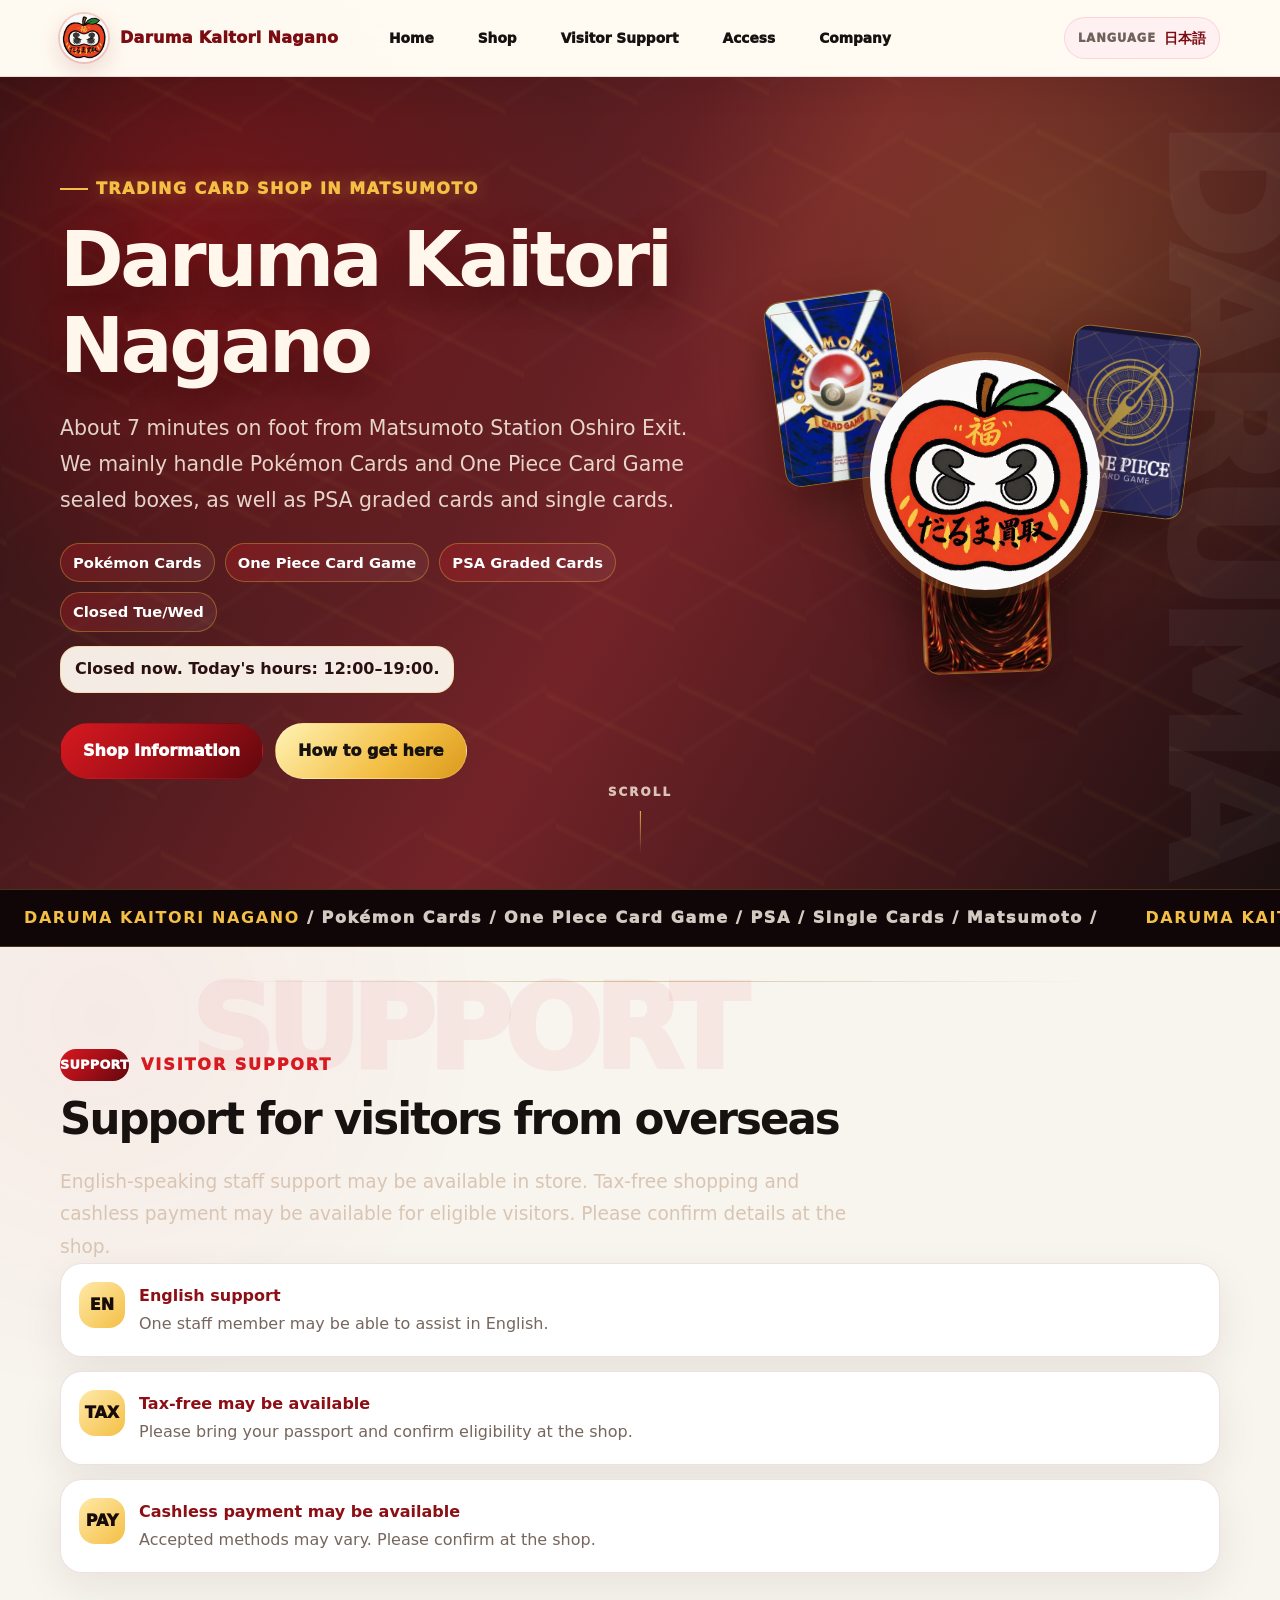
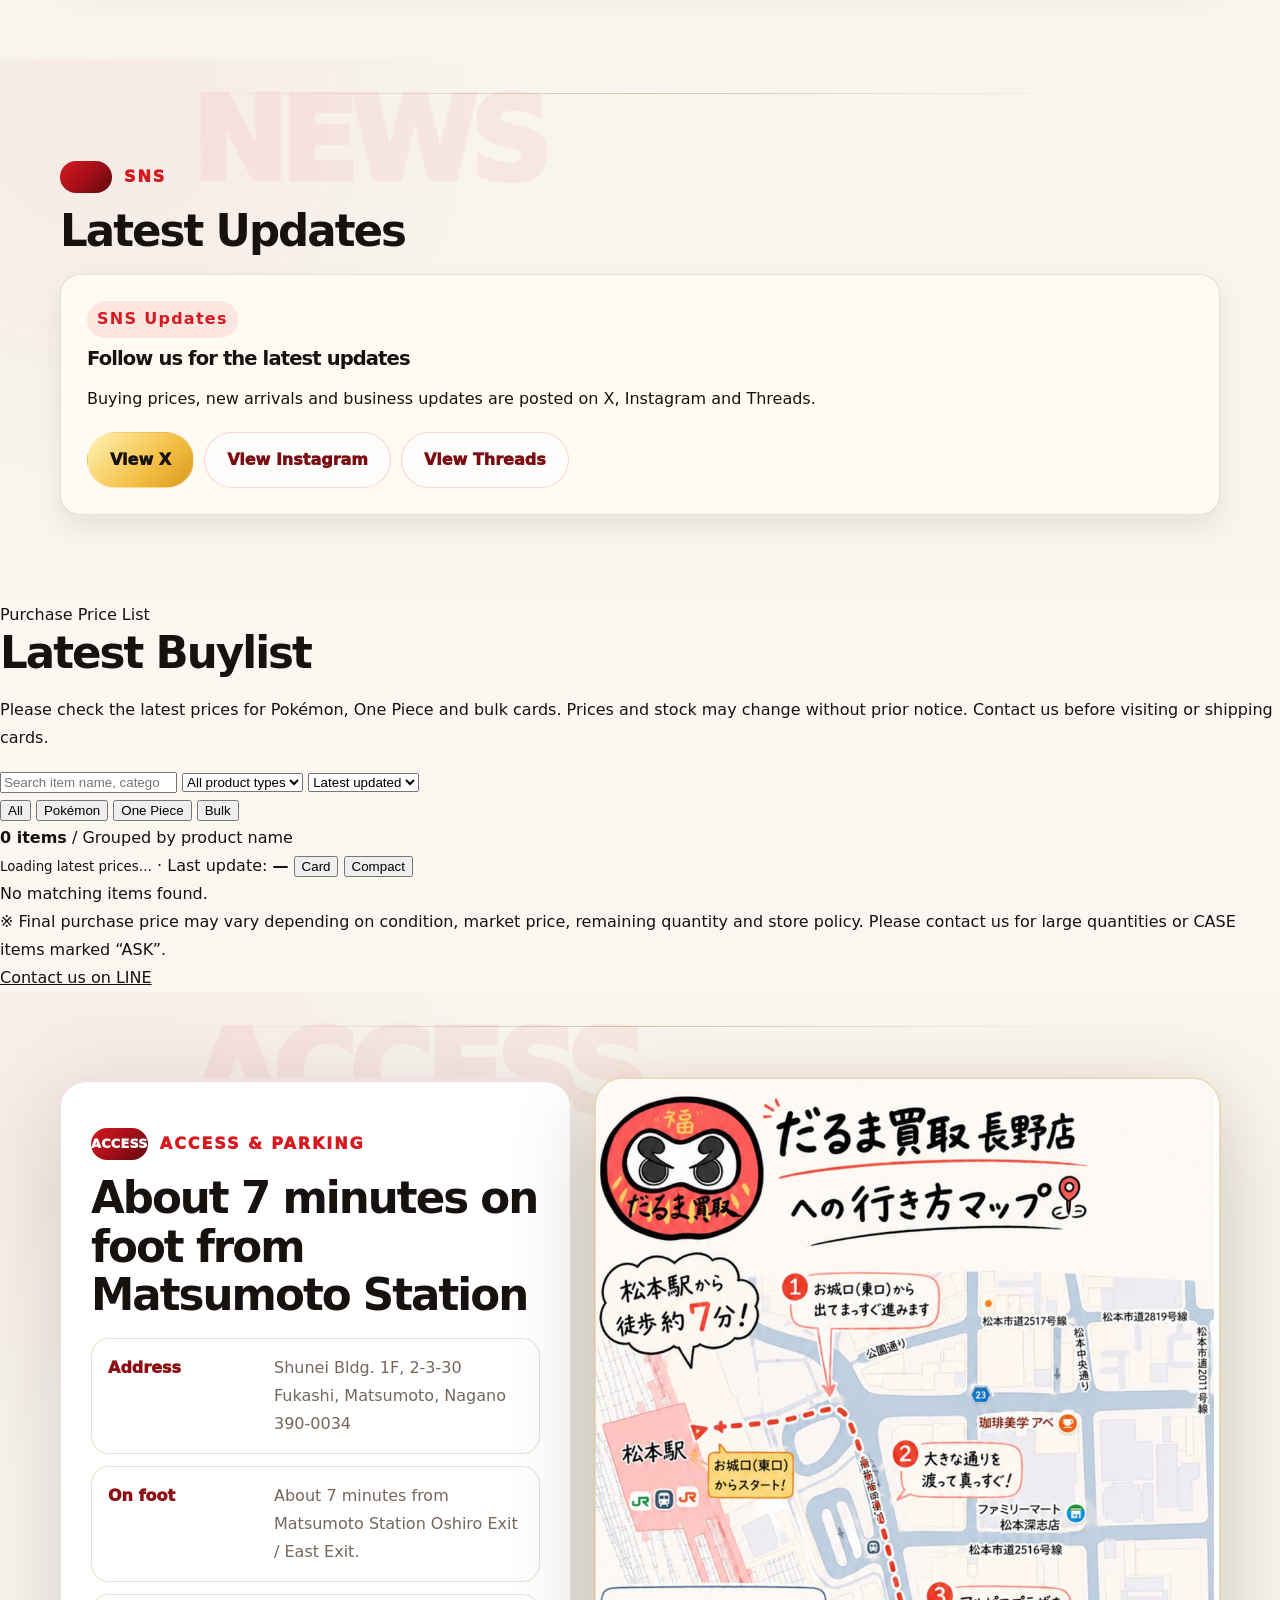
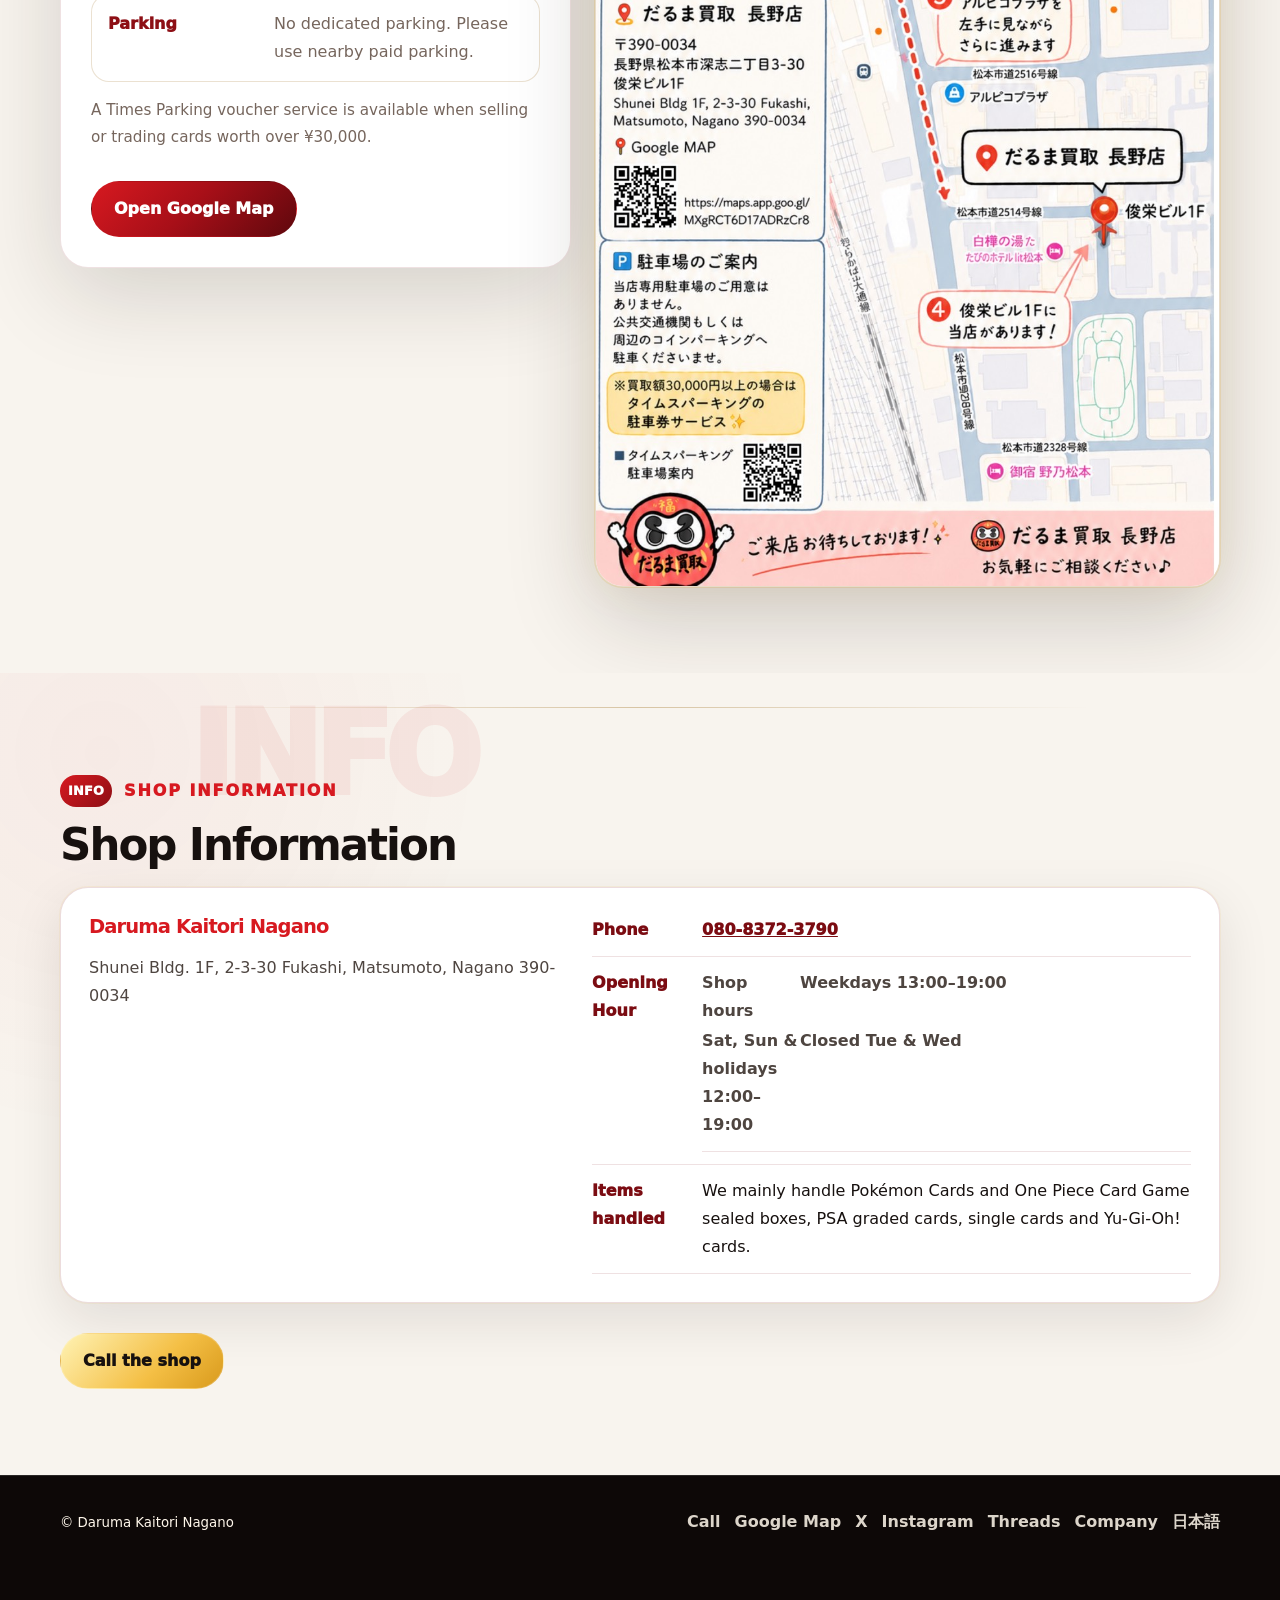
==== commit f17a29e3: "Update index.html" ====
--- a/en/index.html
+++ b/en/index.html
@@ -16,6 +16,7 @@
   <meta property="og:type" content="website">
   <meta name="twitter:card" content="summary_large_image">
   <link rel="stylesheet" href="../assets/css/style.css">
+  <link rel="stylesheet" href="./price-list.css">
   <script type="application/ld+json">{"@context":"https://schema.org","@type":"Store","name":"Daruma Kaitori Nagano","image":"https://daruma-nagano.github.io/daruma-nagano/assets/img/shop-banner.png","url":"https://daruma-nagano.github.io/daruma-nagano/en/","telephone":"+81-80-8372-3790","address":{"@type":"PostalAddress","postalCode":"390-0034","addressCountry":"JP","addressRegion":"Nagano","addressLocality":"Matsumoto","streetAddress":"Shunei Bldg. 1F, 2-3-30 Fukashi"},"geo":{"@type":"GeoCoordinates","address":"Shunei Bldg. 1F, 2-3-30 Fukashi, Matsumoto, Nagano"},"openingHoursSpecification":[{"@type":"OpeningHoursSpecification","dayOfWeek":["Monday","Thursday","Friday"],"opens":"13:00","closes":"19:00"},{"@type":"OpeningHoursSpecification","dayOfWeek":["Saturday","Sunday"],"opens":"12:00","closes":"19:00"}],"sameAs":["https://x.com/kaitorinagano","https://www.instagram.com/darumakaitori.nagano","https://www.threads.com/@darumakaitori.nagano"],"legalName":"Nexus Trading Co., Ltd.","taxID":"T6100003008033","identifier":"No. 481322500084"}</script>
   <script type="application/ld+json">{"@context":"https://schema.org","@type":"BreadcrumbList","itemListElement":[{"@type":"ListItem","position":1,"name":"Home","item":"https://daruma-nagano.github.io/daruma-nagano/en/"}]}</script>
 </head>
@@ -76,6 +77,57 @@
         <div data-x-feed></div>
       </div>
     </section>
+<!-- Price List Section: paste this where you want the price list to appear -->
+<link rel="stylesheet" href="./price-list.css">
+<section class="price-list-section" id="price-list" data-price-list>
+  <div class="pl-wrap">
+    <span class="pl-kicker">Purchase Price List</span>
+    <div class="pl-title-row">
+      <h2>Latest Buylist</h2>
+      <p class="pl-lead">Please check the latest prices for Pokémon, One Piece and bulk cards. Prices and stock may change without prior notice. Contact us before visiting or shipping cards.</p>
+    </div>
+
+    <div class="pl-panel">
+      <div class="pl-toolbar">
+        <input class="pl-search" type="search" placeholder="Search item name, category, CASE, BOX, No Shrink..." data-pl-search>
+        <select class="pl-select" data-pl-type aria-label="Filter by product type">
+          <option value="All">All product types</option>
+          <option value="CASE">CASE</option>
+          <option value="BOX">BOX</option>
+          <option value="No Shrink">BOX No Shrink</option>
+          <option value="Bulk">Bulk</option>
+        </select>
+        <select class="pl-select" data-pl-sort aria-label="Sort price list">
+          <option value="updated">Latest updated</option>
+          <option value="priceDesc">Highest price</option>
+          <option value="priceAsc">Lowest price</option>
+          <option value="name">Name A-Z</option>
+        </select>
+      </div>
+      <div class="pl-tabs" aria-label="Price list categories">
+        <button class="pl-tab is-active" type="button" data-pl-category="All">All</button>
+        <button class="pl-tab" type="button" data-pl-category="Pokémon">Pokémon</button>
+        <button class="pl-tab" type="button" data-pl-category="One Piece">One Piece</button>
+        <button class="pl-tab" type="button" data-pl-category="Bulk">Bulk</button>
+      </div>
+      <div class="pl-meta">
+        <span><strong data-pl-count>0 items</strong> / Grouped by product name<br><small data-pl-status>Loading latest prices…</small> · Last update: <strong data-pl-updated>—</strong></span>
+        <span class="pl-view-toggle">
+          <button class="is-active" type="button" data-pl-view="card">Card</button>
+          <button type="button" data-pl-view="table">Compact</button>
+        </span>
+      </div>
+      <div class="pl-list" data-pl-list></div>
+      <div class="pl-empty" data-pl-empty>No matching items found.</div>
+      <div class="pl-note">
+        ※ Final purchase price may vary depending on condition, market price, remaining quantity and store policy. Please contact us for large quantities or CASE items marked “ASK”.<br>
+        <a class="pl-line-btn" href="https://lin.ee/" target="_blank" rel="noopener">Contact us on LINE</a>
+      </div>
+    </div>
+  </div>
+</section>
+<script src="./price-list-data.js"></script>
+<script src="./price-list.js"></script>
     <section class="section soft motion-section" id="access" data-motion-section data-ghost="ACCESS">
       <div class="container access-layout" data-motion-reveal>
         <div class="panel"><p class="motion-label" data-motion-no="ACCESS">Access & Parking</p><h2>About 7 minutes on foot from Matsumoto Station</h2><dl class="info-list"><div><dt>Address</dt><dd>Shunei Bldg. 1F, 2-3-30 Fukashi, Matsumoto, Nagano 390-0034</dd></div><div><dt>On foot</dt><dd>About 7 minutes from Matsumoto Station Oshiro Exit / East Exit.</dd></div><div><dt>Parking</dt><dd>No dedicated parking. Please use nearby paid parking.</dd></div></dl><p class="note">A Times Parking voucher service is available when selling or trading cards worth over ¥30,000.</p><div class="cta-row"><a class="btn primary" href="https://maps.app.goo.gl/VJ9paWerdHDKHwG36" target="_blank" rel="noopener">Open Google Map</a></div></div>
@@ -108,5 +160,6 @@
   <script src="../assets/js/x-feed.js"></script>
   <script src="../assets/js/homage-motion.js"></script>
   <script src="../assets/js/lang.js"></script>
+  <script src="./price-list.js"></script>
 </body>
 </html>
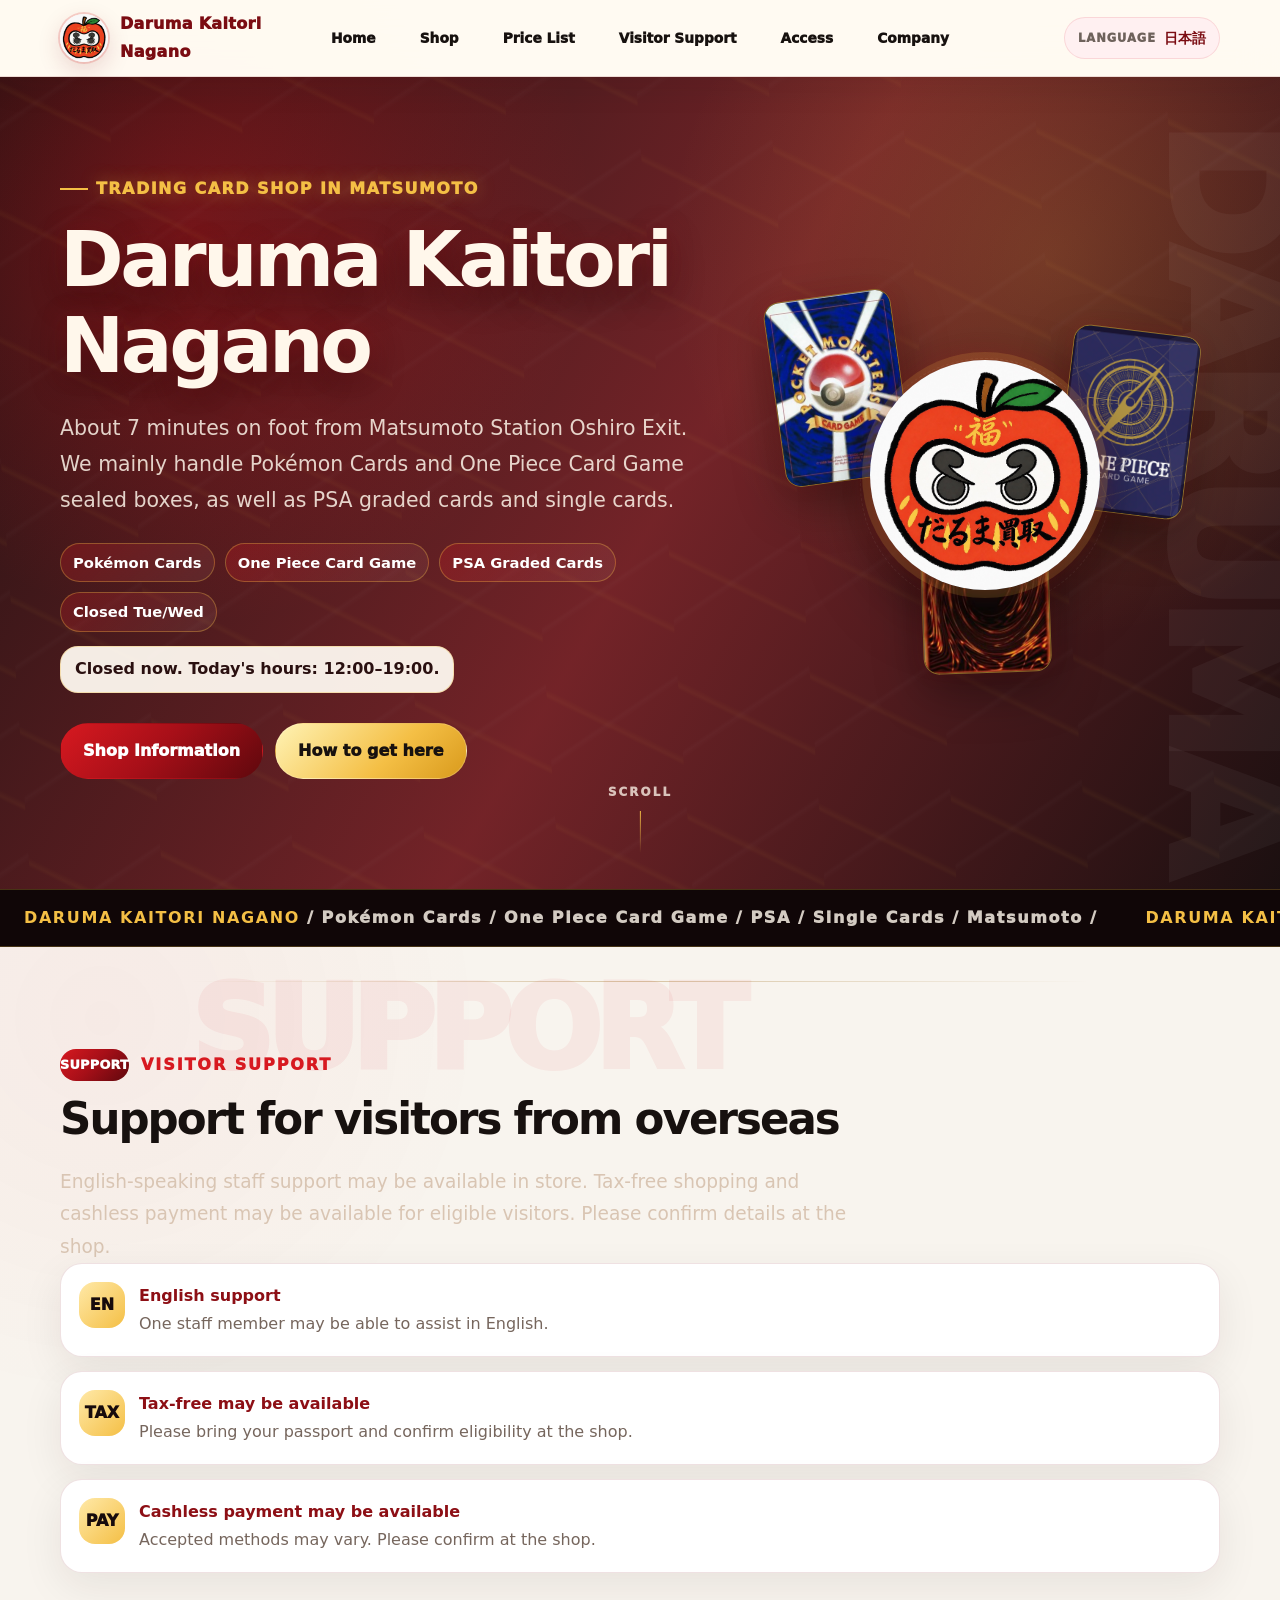
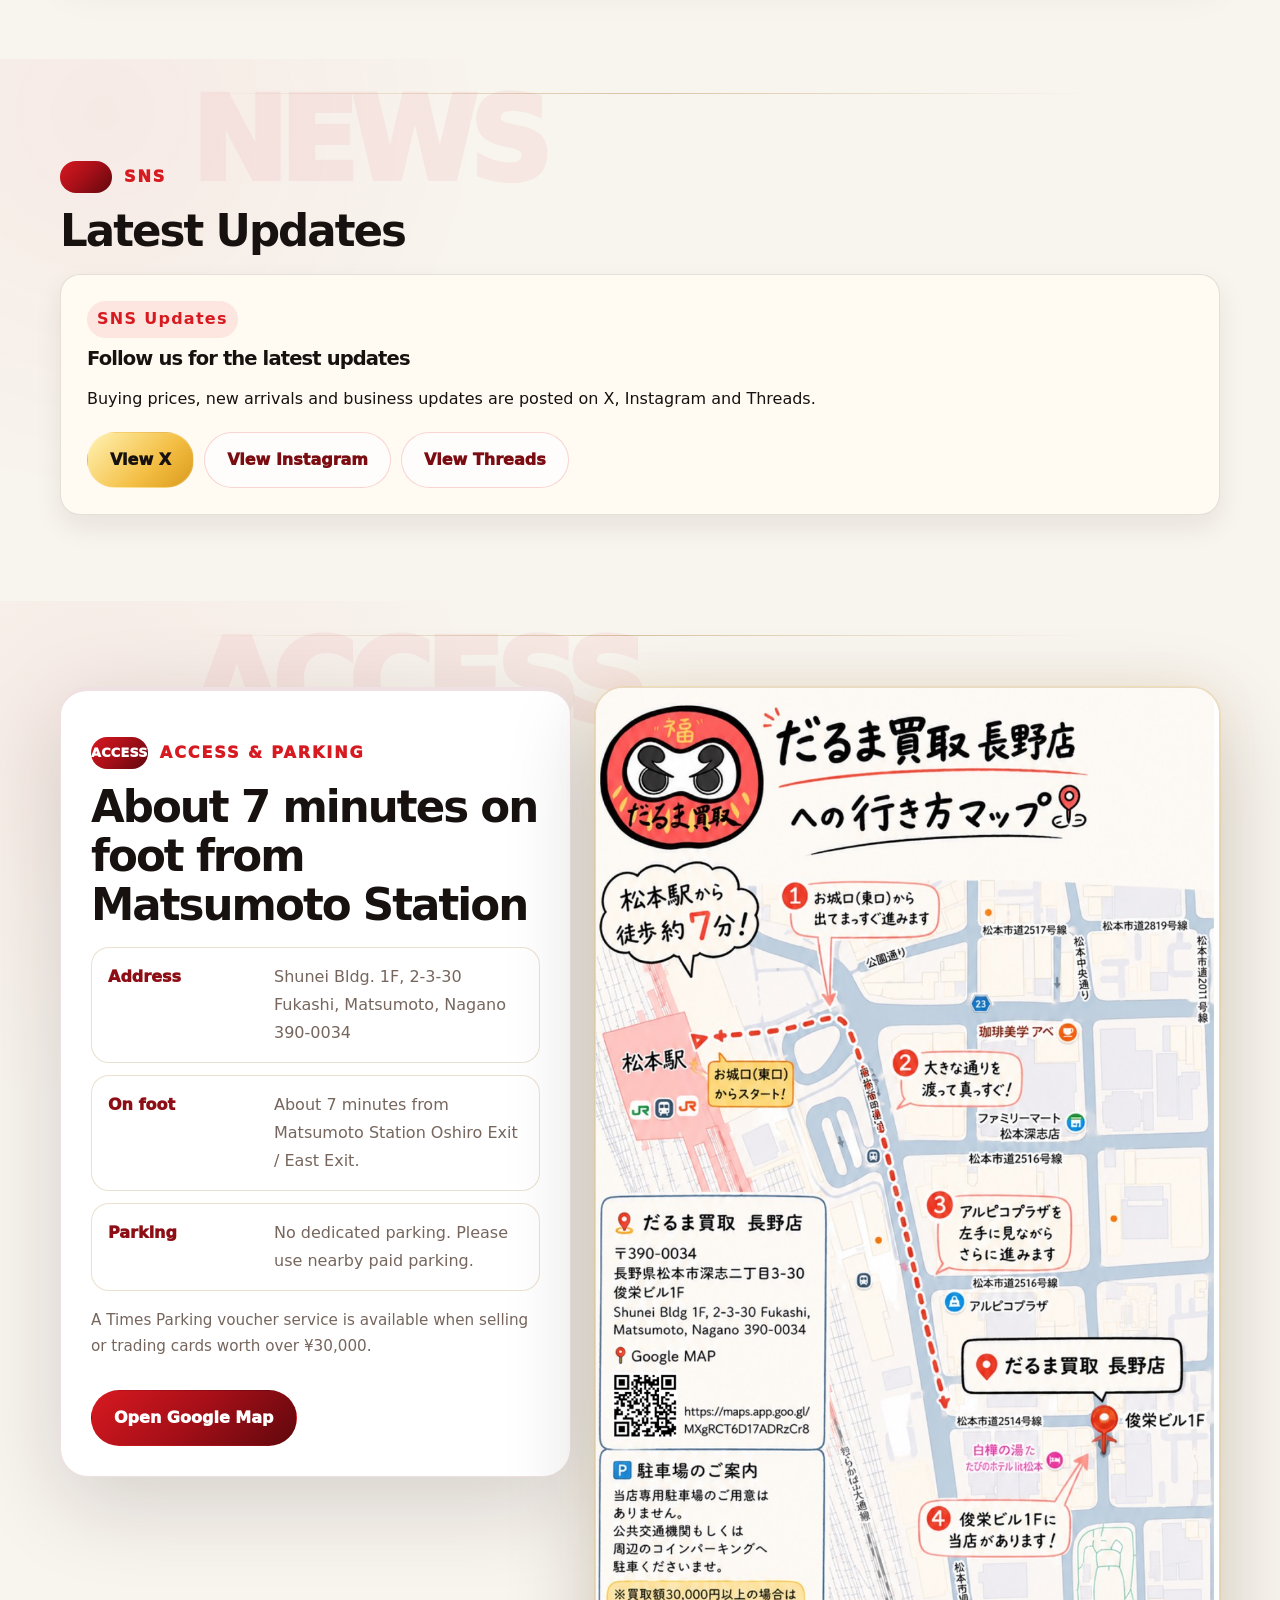
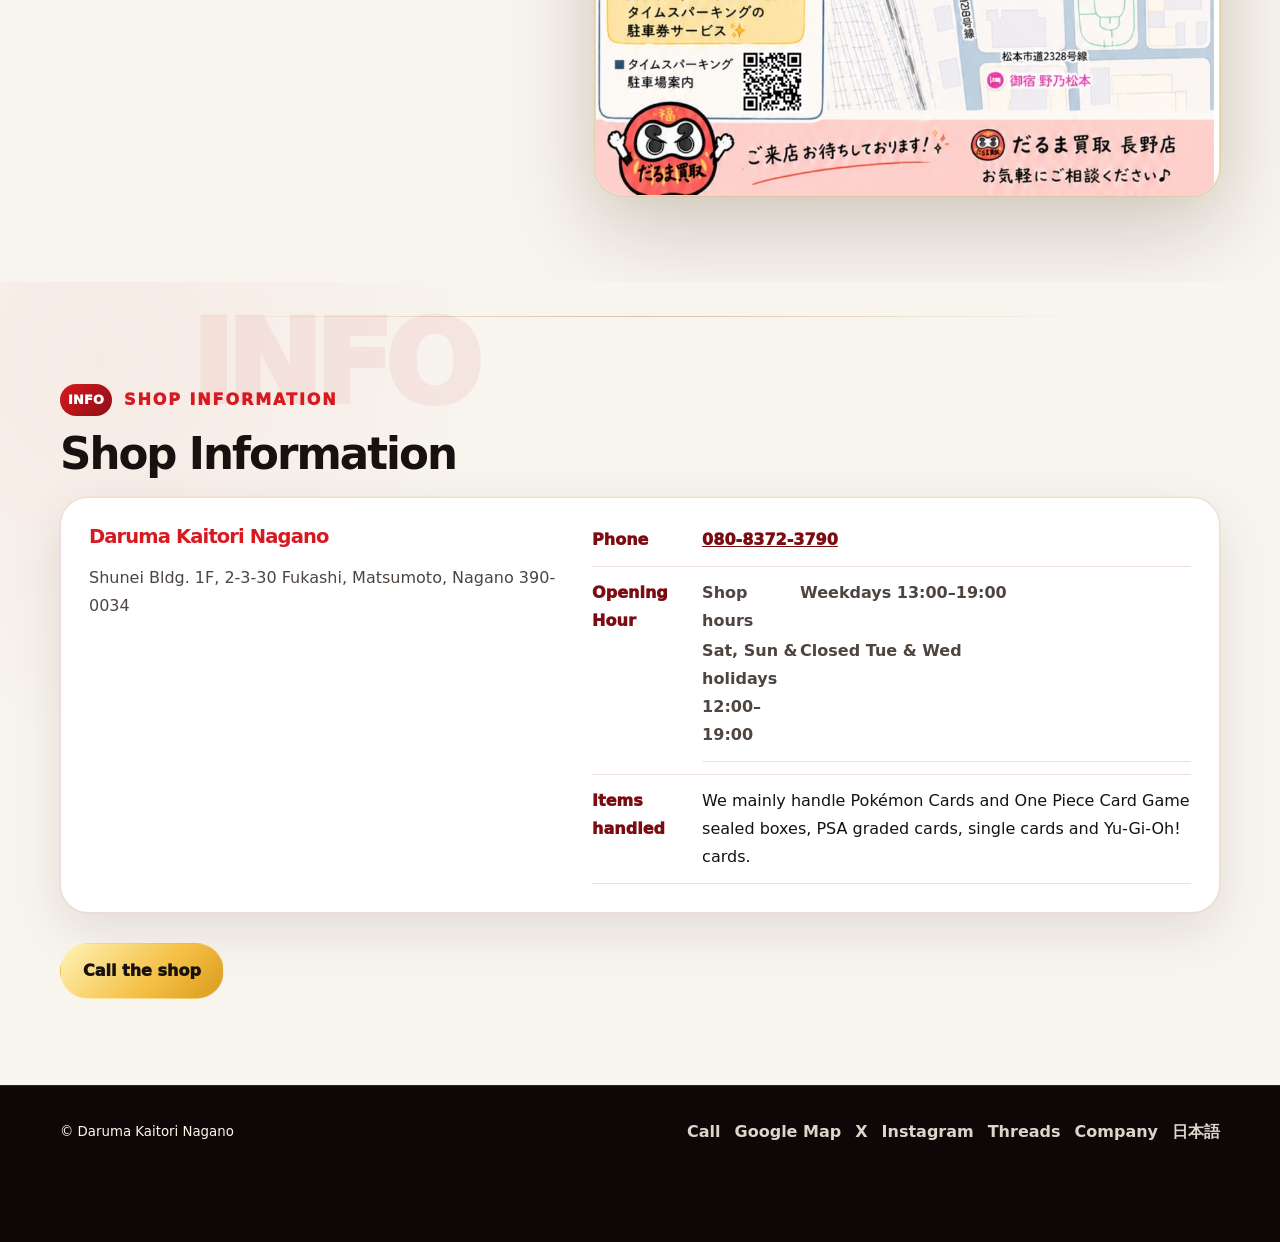
==== commit f480a874: "Add files via upload" ====
--- a/en/index.html
+++ b/en/index.html
@@ -16,7 +16,6 @@
   <meta property="og:type" content="website">
   <meta name="twitter:card" content="summary_large_image">
   <link rel="stylesheet" href="../assets/css/style.css">
-  <link rel="stylesheet" href="./price-list.css">
   <script type="application/ld+json">{"@context":"https://schema.org","@type":"Store","name":"Daruma Kaitori Nagano","image":"https://daruma-nagano.github.io/daruma-nagano/assets/img/shop-banner.png","url":"https://daruma-nagano.github.io/daruma-nagano/en/","telephone":"+81-80-8372-3790","address":{"@type":"PostalAddress","postalCode":"390-0034","addressCountry":"JP","addressRegion":"Nagano","addressLocality":"Matsumoto","streetAddress":"Shunei Bldg. 1F, 2-3-30 Fukashi"},"geo":{"@type":"GeoCoordinates","address":"Shunei Bldg. 1F, 2-3-30 Fukashi, Matsumoto, Nagano"},"openingHoursSpecification":[{"@type":"OpeningHoursSpecification","dayOfWeek":["Monday","Thursday","Friday"],"opens":"13:00","closes":"19:00"},{"@type":"OpeningHoursSpecification","dayOfWeek":["Saturday","Sunday"],"opens":"12:00","closes":"19:00"}],"sameAs":["https://x.com/kaitorinagano","https://www.instagram.com/darumakaitori.nagano","https://www.threads.com/@darumakaitori.nagano"],"legalName":"Nexus Trading Co., Ltd.","taxID":"T6100003008033","identifier":"No. 481322500084"}</script>
   <script type="application/ld+json">{"@context":"https://schema.org","@type":"BreadcrumbList","itemListElement":[{"@type":"ListItem","position":1,"name":"Home","item":"https://daruma-nagano.github.io/daruma-nagano/en/"}]}</script>
 </head>
@@ -33,6 +32,7 @@
       <nav class="header-center" aria-label="Primary navigation">
         <a href="/daruma-nagano/en/">Home</a>
         <a href="/daruma-nagano/en/shop/">Shop</a>
+        <a href="/daruma-nagano/en/price-list/">Price List</a>
         <a href="/daruma-nagano/en/#support">Visitor Support</a>
         <a href="/daruma-nagano/en/#access">Access</a>
         <a href="/daruma-nagano/en/company/">Company</a>
@@ -77,57 +77,6 @@
         <div data-x-feed></div>
       </div>
     </section>
-<!-- Price List Section: paste this where you want the price list to appear -->
-<link rel="stylesheet" href="./price-list.css">
-<section class="price-list-section" id="price-list" data-price-list>
-  <div class="pl-wrap">
-    <span class="pl-kicker">Purchase Price List</span>
-    <div class="pl-title-row">
-      <h2>Latest Buylist</h2>
-      <p class="pl-lead">Please check the latest prices for Pokémon, One Piece and bulk cards. Prices and stock may change without prior notice. Contact us before visiting or shipping cards.</p>
-    </div>
-
-    <div class="pl-panel">
-      <div class="pl-toolbar">
-        <input class="pl-search" type="search" placeholder="Search item name, category, CASE, BOX, No Shrink..." data-pl-search>
-        <select class="pl-select" data-pl-type aria-label="Filter by product type">
-          <option value="All">All product types</option>
-          <option value="CASE">CASE</option>
-          <option value="BOX">BOX</option>
-          <option value="No Shrink">BOX No Shrink</option>
-          <option value="Bulk">Bulk</option>
-        </select>
-        <select class="pl-select" data-pl-sort aria-label="Sort price list">
-          <option value="updated">Latest updated</option>
-          <option value="priceDesc">Highest price</option>
-          <option value="priceAsc">Lowest price</option>
-          <option value="name">Name A-Z</option>
-        </select>
-      </div>
-      <div class="pl-tabs" aria-label="Price list categories">
-        <button class="pl-tab is-active" type="button" data-pl-category="All">All</button>
-        <button class="pl-tab" type="button" data-pl-category="Pokémon">Pokémon</button>
-        <button class="pl-tab" type="button" data-pl-category="One Piece">One Piece</button>
-        <button class="pl-tab" type="button" data-pl-category="Bulk">Bulk</button>
-      </div>
-      <div class="pl-meta">
-        <span><strong data-pl-count>0 items</strong> / Grouped by product name<br><small data-pl-status>Loading latest prices…</small> · Last update: <strong data-pl-updated>—</strong></span>
-        <span class="pl-view-toggle">
-          <button class="is-active" type="button" data-pl-view="card">Card</button>
-          <button type="button" data-pl-view="table">Compact</button>
-        </span>
-      </div>
-      <div class="pl-list" data-pl-list></div>
-      <div class="pl-empty" data-pl-empty>No matching items found.</div>
-      <div class="pl-note">
-        ※ Final purchase price may vary depending on condition, market price, remaining quantity and store policy. Please contact us for large quantities or CASE items marked “ASK”.<br>
-        <a class="pl-line-btn" href="https://lin.ee/" target="_blank" rel="noopener">Contact us on LINE</a>
-      </div>
-    </div>
-  </div>
-</section>
-<script src="./price-list-data.js"></script>
-<script src="./price-list.js"></script>
     <section class="section soft motion-section" id="access" data-motion-section data-ghost="ACCESS">
       <div class="container access-layout" data-motion-reveal>
         <div class="panel"><p class="motion-label" data-motion-no="ACCESS">Access & Parking</p><h2>About 7 minutes on foot from Matsumoto Station</h2><dl class="info-list"><div><dt>Address</dt><dd>Shunei Bldg. 1F, 2-3-30 Fukashi, Matsumoto, Nagano 390-0034</dd></div><div><dt>On foot</dt><dd>About 7 minutes from Matsumoto Station Oshiro Exit / East Exit.</dd></div><div><dt>Parking</dt><dd>No dedicated parking. Please use nearby paid parking.</dd></div></dl><p class="note">A Times Parking voucher service is available when selling or trading cards worth over ¥30,000.</p><div class="cta-row"><a class="btn primary" href="https://maps.app.goo.gl/VJ9paWerdHDKHwG36" target="_blank" rel="noopener">Open Google Map</a></div></div>
@@ -160,6 +109,5 @@
   <script src="../assets/js/x-feed.js"></script>
   <script src="../assets/js/homage-motion.js"></script>
   <script src="../assets/js/lang.js"></script>
-  <script src="./price-list.js"></script>
 </body>
 </html>
